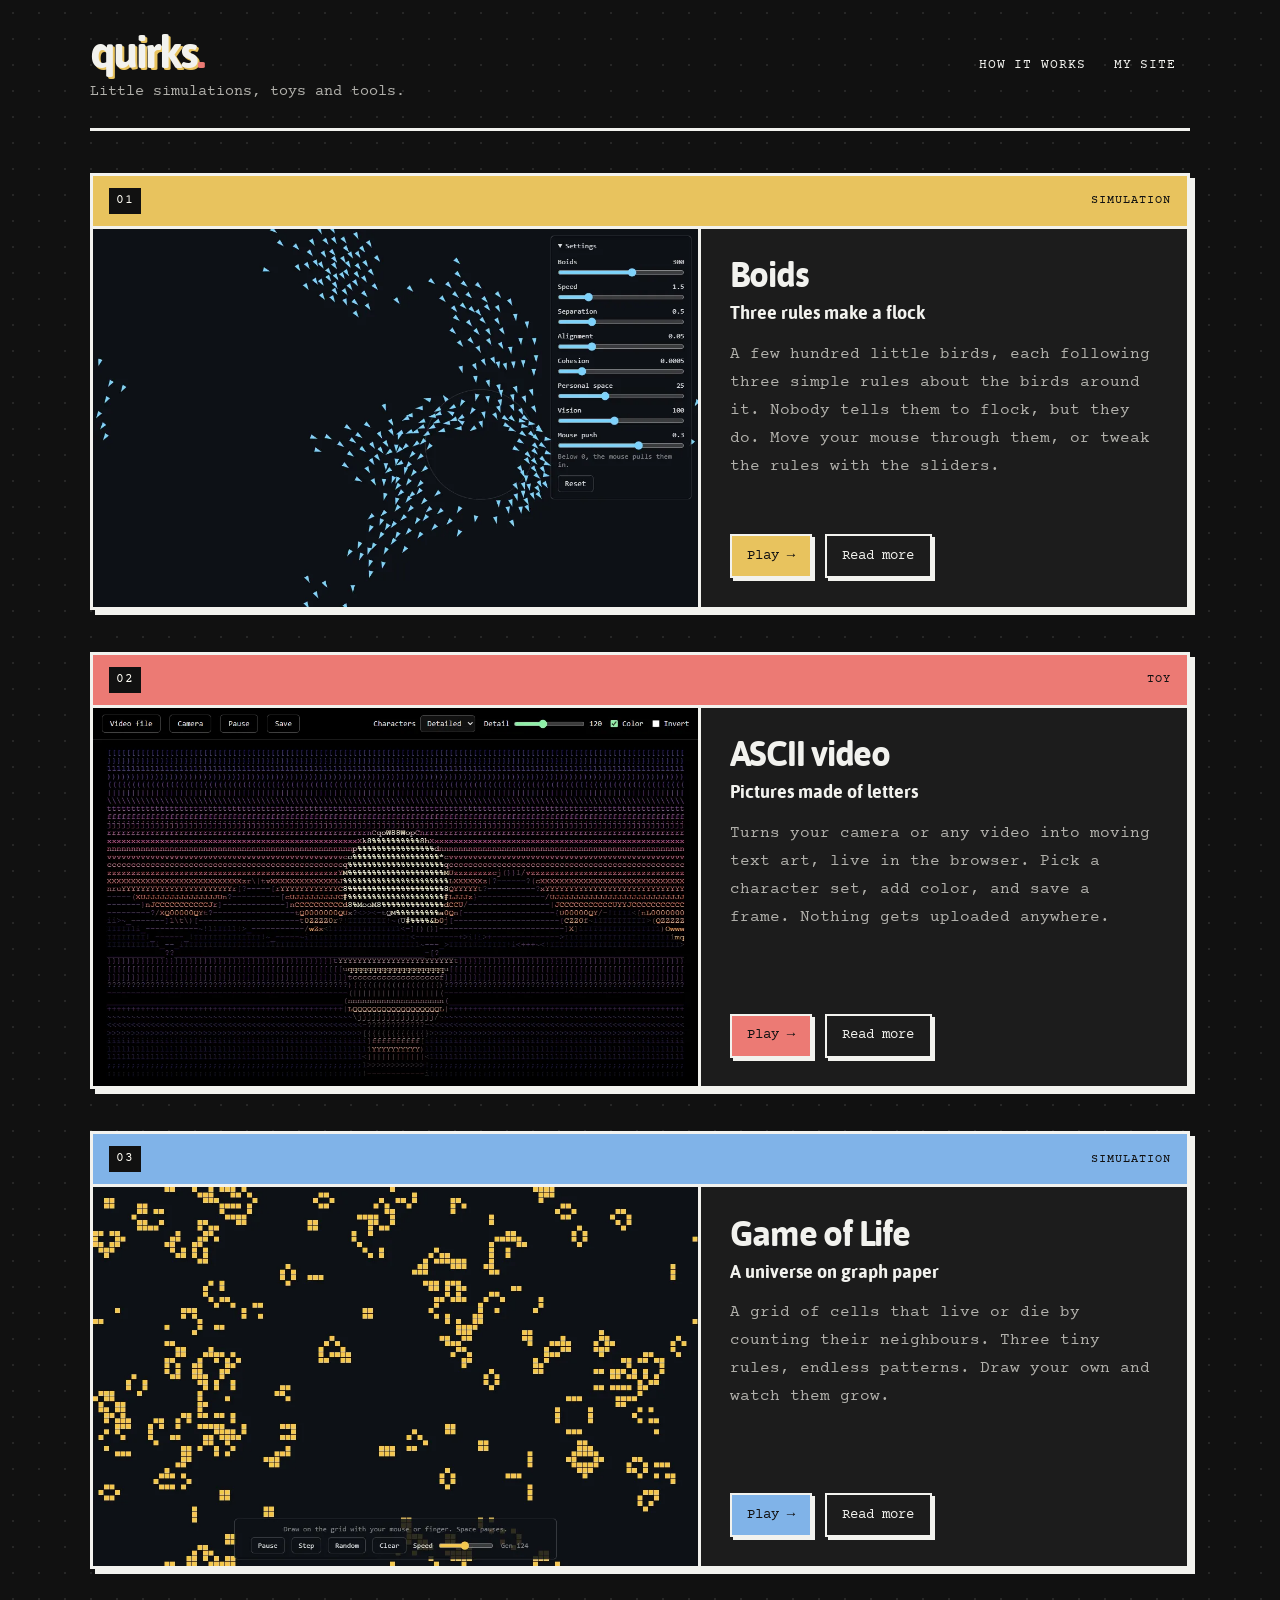
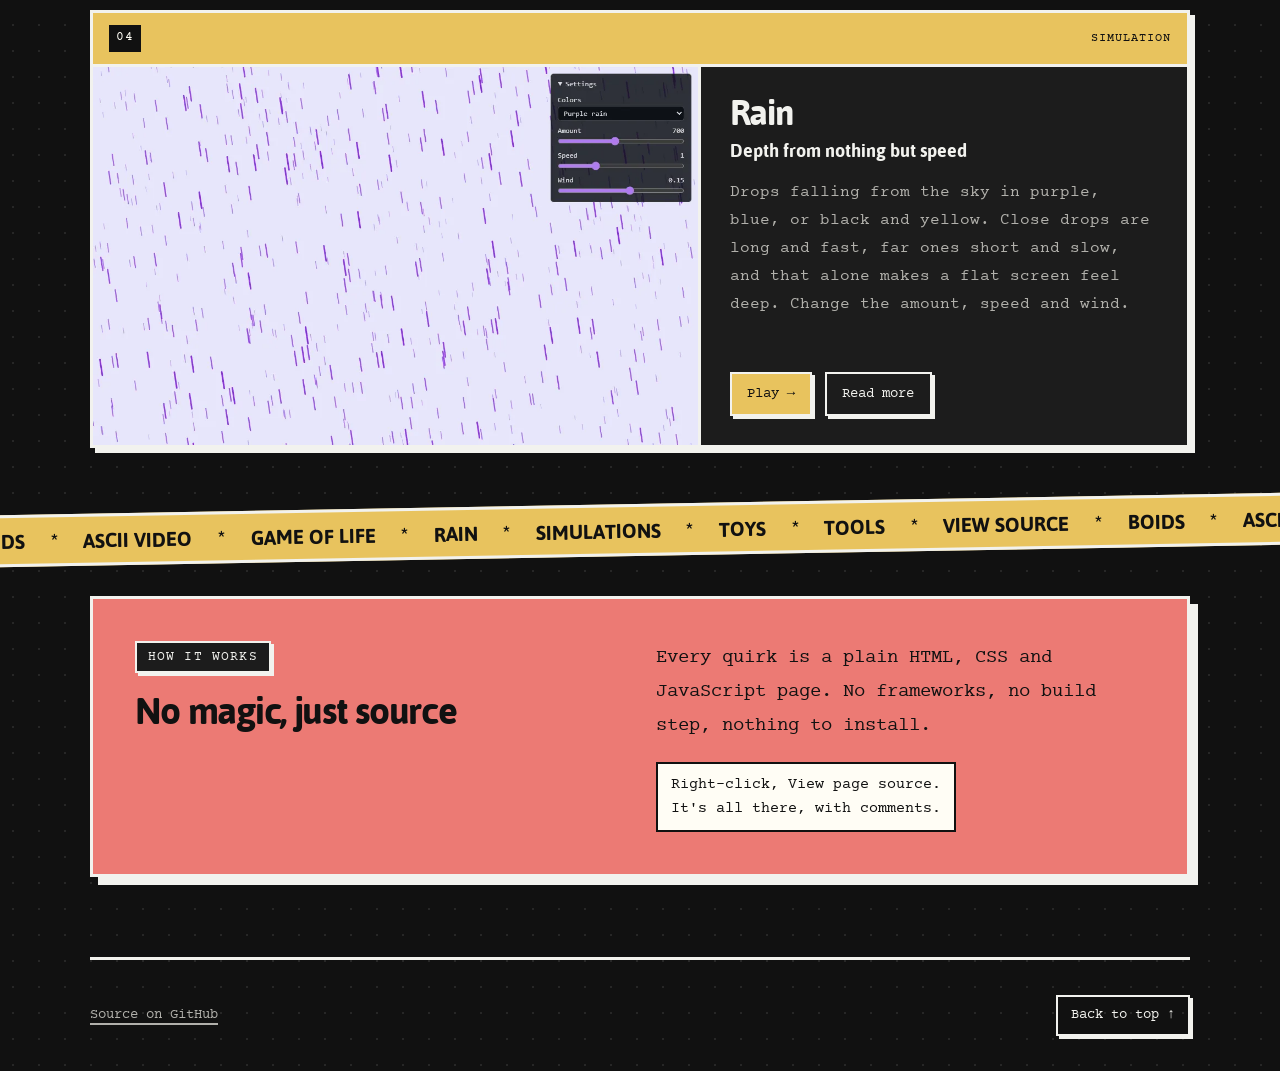
==== index.html @ 98a528e8 "Move the My site link to the navbar Co-Authored-By: Claude Opus 5.5 <noreply@anthropic.com>" ====
<!doctype html>
<html lang="en">
<head>
  <meta charset="utf-8">
  <meta name="viewport" content="width=device-width, initial-scale=1">
  <title>quirks</title>
  <meta name="description" content="Little simulations, toys and tools, written in plain HTML, CSS and JavaScript.">
  <meta name="theme-color" content="#111111">
  <link rel="icon" href="favicon.svg">
  <link rel="stylesheet" href="style.css">
</head>
<body>
  <div class="page" id="top">
    <header class="topbar">
      <div>
        <h1>quirks<span class="period">.</span></h1>
        <p class="tagline">Little simulations, toys and tools.</p>
      </div>
      <nav aria-label="Main navigation">
        <a href="#how">How it works</a>
        <a href="https://tayyabsajid.vercel.app/">My site</a>
      </nav>
    </header>

    <main>
      <h2 class="visually-hidden">Things to play with</h2>

      <!-- To add a new quirk: make a folder next to this file, save a screenshot
           of it as preview.webp inside, then copy one of these boxes. -->
      <div class="quirk-list">

        <article class="quirk">
          <div class="card-head"><span class="index">01</span><span>Simulation</span></div>
          <div class="quirk-main">
            <a class="quirk-shot" href="boids/" tabindex="-1">
              <img src="boids/preview.webp" width="1100" height="688" alt="A flock of small blue triangles swirling across a dark screen, with a panel of sliders on the right">
            </a>
            <div class="quirk-intro">
              <h3>Boids</h3>
              <p class="subtitle">Three rules make a flock</p>
              <p>A few hundred little birds, each following three simple rules about the birds around it. Nobody tells them to flock, but they do. Move your mouse through them, or tweak the rules with the sliders.</p>
              <div class="quirk-actions">
                <a class="button play" href="boids/">Play →</a>
                <button type="button" class="button more-toggle" aria-expanded="false" aria-controls="boids-more">Read more</button>
              </div>
            </div>
          </div>
          <div class="quirk-more" id="boids-more" hidden>
            <div>
              <p>In 1986 Craig Reynolds wanted to animate a flock of birds without scripting every single bird. His trick was to not program the flock at all. Program one bird, give it three simple rules about the birds around it, and copy it a few hundred times. The flock shows up on its own. He called them boids, short for "bird-oid objects", and the same idea later flew the bat swarms in Batman Returns.</p>
              <p>No rule says "form a flock", "split around the mouse" or "merge back together", yet that's exactly what you see. This is called emergence: complex group behaviour growing out of simple local rules, the same way real starlings and schools of fish move as one without a leader.</p>
              <p>Play with the sliders to break it. Turn Cohesion to zero and the groups never pull together. Turn Separation to zero and they pile into tight clumps. Push Alignment up and they march in neat lines.</p>
            </div>
            <div class="under-hood">
              <p class="hood-label">Under the hood</p>
              <p>Each boid only knows three things about itself: its <strong>position</strong> (x, y), its <strong>velocity</strong> (which way and how fast it's moving) and a <strong>steering</strong> nudge that builds up each frame. Every frame, it looks at its neighbours and adds up three nudges:</p>
              <ol class="rules">
                <li><strong>Separation</strong> Steer away from boids inside your personal space. The closer they are, the harder the push.</li>
                <li><strong>Alignment</strong> Turn toward the average direction of the boids you can see.</li>
                <li><strong>Cohesion</strong> Drift toward the average position of the boids you can see.</li>
              </ol>
              <p>The nudges are added to the velocity, the speed is reset to a fixed value, and the boid moves. Do that for every boid, every frame.</p>
            </div>
          </div>
        </article>

        <article class="quirk">
          <div class="card-head"><span class="index">02</span><span>Toy</span></div>
          <div class="quirk-main">
            <a class="quirk-shot" href="ascii-video/" tabindex="-1">
              <img src="ascii-video/preview.webp" width="1100" height="688" alt="A colorful sunset over mountains and water, drawn entirely out of text characters">
            </a>
            <div class="quirk-intro">
              <h3>ASCII video</h3>
              <p class="subtitle">Pictures made of letters</p>
              <p>Turns your camera or any video into moving text art, live in the browser. Pick a character set, add color, and save a frame. Nothing gets uploaded anywhere.</p>
              <div class="quirk-actions">
                <a class="button play" href="ascii-video/">Play →</a>
                <button type="button" class="button more-toggle" aria-expanded="false" aria-controls="ascii-more">Read more</button>
              </div>
            </div>
          </div>
          <div class="quirk-more" id="ascii-more" hidden>
            <div>
              <p>Every character on a screen is just a tiny patch of ink. An <span class="glyph">@</span> fills most of its box, a <span class="glyph">.</span> barely touches it. Line characters up from least ink to most and you get a brightness scale made out of text. Put the right character in the right spot and a picture appears, the same trick people used to make art on typewriters long before screens.</p>
              <p>Doing it to live video is the fun part. Your camera becomes a moving wall of letters, redrawn for every frame of video, and you can still tell it's you. It all happens on your own device: the browser plays the video, and the camera stream never leaves the page.</p>
            </div>
            <div class="under-hood">
              <p class="hood-label">Under the hood</p>
              <p>For every new frame of the video:</p>
              <ol class="rules">
                <li><strong>Shrink it</strong> Draw the frame onto a tiny hidden canvas, one pixel per character. Characters are taller than they are wide, so it gets fewer rows to keep the shape right.</li>
                <li><strong>Measure brightness</strong> Our eyes are most sensitive to green and least to blue, so each pixel is weighted: 0.299 × red + 0.587 × green + 0.114 × blue.</li>
                <li><strong>Pick a character</strong> Map that brightness onto the scale of characters and draw the one that matches. In color mode, it's drawn in its pixel's own color.</li>
              </ol>
              <p>The Detail slider sets how many characters wide the picture is, and Invert flips the scale.</p>
            </div>
          </div>
        </article>

        <article class="quirk">
          <div class="card-head"><span class="index">03</span><span>Simulation</span></div>
          <div class="quirk-main">
            <a class="quirk-shot" href="game-of-life/" tabindex="-1">
              <img src="game-of-life/preview.webp" width="1100" height="688" alt="A grid of yellow cells forming blocks, blinkers and other patterns on a dark background">
            </a>
            <div class="quirk-intro">
              <h3>Game of Life</h3>
              <p class="subtitle">A universe on graph paper</p>
              <p>A grid of cells that live or die by counting their neighbours. Three tiny rules, endless patterns. Draw your own and watch them grow.</p>
              <div class="quirk-actions">
                <a class="button play" href="game-of-life/">Play →</a>
                <button type="button" class="button more-toggle" aria-expanded="false" aria-controls="life-more">Read more</button>
              </div>
            </div>
          </div>
          <div class="quirk-more" id="life-more" hidden>
            <div>
              <p>In 1970 the mathematician John Conway invented a game with no players. You set up a grid of cells, each one alive or dead, and then you just watch. It's a <strong>cellular automaton</strong>: a world made of cells that all update at the same moment, each following the same rule and looking only at its closest neighbours.</p>
              <p>The rules fit on a sticky note, yet whole ecosystems come out of them. Some patterns never change. Some blink forever. Some, called gliders, crawl across the grid like little creatures. People have since built glider guns, self-copying patterns and even working computers inside Life. It can calculate anything a real computer can, given a big enough grid.</p>
              <p>Try this: press Clear, draw three cells in a row, and press Step a few times. Then try five cells in the shape of a glider and let it run.</p>
            </div>
            <div class="under-hood">
              <p class="hood-label">Under the hood</p>
              <p>Each turn, every cell counts how many of its 8 neighbours are alive:</p>
              <ol class="rules">
                <li><strong>Birth</strong> A dead cell with exactly 3 live neighbours comes alive.</li>
                <li><strong>Survival</strong> A live cell with 2 or 3 live neighbours stays alive.</li>
                <li><strong>Death</strong> Any other cell dies of loneliness or overcrowding, or stays dead.</li>
              </ol>
              <p>The grid is one long list of 0s and 1s. Every cell has to see the same "before" picture, so the next generation is written into a second list and the two swap. The edges wrap around, so a glider leaving the right side comes back on the left.</p>
            </div>
          </div>
        </article>

        <article class="quirk">
          <div class="card-head"><span class="index">04</span><span>Simulation</span></div>
          <div class="quirk-main">
            <a class="quirk-shot" href="rain/" tabindex="-1">
              <img src="rain/preview.webp" width="1100" height="688" alt="Purple raindrops of different lengths falling across a light lavender sky">
            </a>
            <div class="quirk-intro">
              <h3>Rain</h3>
              <p class="subtitle">Depth from nothing but speed</p>
              <p>Drops falling from the sky in purple, blue, or black and yellow. Close drops are long and fast, far ones short and slow, and that alone makes a flat screen feel deep. Change the amount, speed and wind.</p>
              <div class="quirk-actions">
                <a class="button play" href="rain/">Play →</a>
                <button type="button" class="button more-toggle" aria-expanded="false" aria-controls="rain-more">Read more</button>
              </div>
            </div>
          </div>
          <div class="quirk-more" id="rain-more" hidden>
            <div>
              <p>"Purple rain" is a classic first project in creative coding: a lavender sky with violet drops falling through it. It's about as simple as an animation gets, just a few hundred lines sliding down the screen.</p>
              <p>The interesting part is the depth. Everything is drawn on a flat screen, yet some drops look far away and some look close. That's <strong>parallax</strong>: things near you seem to move faster than things far away. It's why the fence by the road whips past a car window while the mountains behind it barely move. Your brain reads speed and size as distance, so that's all the drops need.</p>
              <p>Try this: push the wind all the way and the rain slants into a storm. Turn the amount up to the max, or switch to Midnight for black and yellow.</p>
            </div>
            <div class="under-hood">
              <p class="hood-label">Under the hood</p>
              <p>Each drop is just three numbers: <strong>x</strong>, <strong>y</strong>, and a depth <strong>z</strong> between 0 (far back) and 1 (right in front). Every frame:</p>
              <ol class="rules">
                <li><strong>Depth decides the look</strong> A drop's length, speed, thickness and opacity all grow with z. Far drops end up short, slow, thin and faint.</li>
                <li><strong>Fall</strong> Move down by its speed, and sideways by speed × wind. Movement is scaled by the time since the last frame, so it falls at the same rate on any screen.</li>
                <li><strong>Recycle</strong> A drop that falls off the bottom starts again just above the top, with a new random depth. One blown off a side wraps to the other.</li>
              </ol>
              <p>No 3D at all. One number per drop that makes the close ones bigger and faster is the whole trick.</p>
            </div>
          </div>
        </article>

      </div>
    </main>
  </div>

  <!-- The text is written out twice, and the animation slides it left by exactly
       half its width, then jumps back. Because both halves match, the jump is invisible. -->
  <div class="marquee-wrap" aria-hidden="true">
  <div class="marquee">
    <div class="marquee-track">
      <span>Boids</span><span>*</span><span>ASCII video</span><span>*</span><span>Game of Life</span><span>*</span><span>Rain</span><span>*</span><span>Simulations</span><span>*</span><span>Toys</span><span>*</span><span>Tools</span><span>*</span><span>View source</span><span>*</span>
      <span>Boids</span><span>*</span><span>ASCII video</span><span>*</span><span>Game of Life</span><span>*</span><span>Rain</span><span>*</span><span>Simulations</span><span>*</span><span>Toys</span><span>*</span><span>Tools</span><span>*</span><span>View source</span><span>*</span>
    </div>
  </div>
  </div>

  <div class="page">
    <section id="how" class="how">
      <div>
        <p class="section-tag">How it works</p>
        <h2>No magic, just source</h2>
      </div>
      <div class="how-copy">
        <p>Every quirk is a plain HTML, CSS and JavaScript page. No frameworks, no build step, nothing to install.</p>
        <p class="aside">Right-click, View page source.<br>It's all there, with comments.</p>
      </div>
    </section>

    <footer>
      <a href="https://github.com/Cosmic-Clank/quirks">Source on GitHub</a>
      <a class="back-to-top" href="#top">Back to top ↑</a>
    </footer>
  </div>

  <script>
    // "Read more" shows or hides the write-up inside the same box.
    // aria-controls holds the id of the part it opens.
    for (const button of document.querySelectorAll(".more-toggle")) {
      button.addEventListener("click", () => {
        const more = document.getElementById(button.getAttribute("aria-controls"));
        more.hidden = !more.hidden;
        button.setAttribute("aria-expanded", !more.hidden);
        button.textContent = more.hidden ? "Read more" : "Show less";
      });
    }
  </script>
</body>
</html>
---- style.css ----
/* ---------- Fonts ---------- */
/* Both fonts are under the SIL Open Font License (see the .txt files in fonts/). */
@font-face {
  font-family: Asap;
  src: url("fonts/asap-bold-webfont.woff2") format("woff2");
  font-weight: 700;
  font-display: swap;
}
@font-face {
  font-family: "Courier Prime";
  src: url("fonts/courier_prime-webfont.woff2") format("woff2");
  font-weight: 400;
  font-display: swap;
}

/* ---------- Colors and sizes ---------- */
/* Change these and the whole page follows. */
:root {
  color-scheme: dark;
  --ink: #111111;      /* page background */
  --surface: #1c1c1c;  /* card background */
  --paper: #f2f2ee;    /* text, borders and shadows */
  --muted: #b1b0ab;    /* secondary text */
  --a1: #e8c35e;       /* yellow */
  --a2: #ec7a74;       /* red */
  --a3: #80b3e8;       /* blue */
  --on-accent: #111111; /* text on top of an accent color */

  --border: 3px solid var(--paper);
  /* Hard, offset shadows with no blur: the "stuck-on sticker" look */
  --shadow-sm: 3px 3px 0 0 var(--paper);
  --shadow: 5px 5px 0 0 var(--paper);
  --shadow-lg: 8px 8px 0 0 var(--paper);

  --body: "Courier Prime", monospace;
  --heading: Asap, sans-serif;
  --press: 0.12s cubic-bezier(0.2, 0.8, 0.2, 1);
}

/* ---------- Base ---------- */
* {
  box-sizing: border-box;
}

html {
  scroll-behavior: smooth;
}

body {
  margin: 0;
  /* The dot grid: one small dot, repeated every 26px */
  background-color: var(--ink);
  background-image: radial-gradient(color-mix(in srgb, var(--paper) 10%, transparent) 1px, transparent 1.5px);
  background-size: 26px 26px;
  color: var(--paper);
  font: 1.125rem/1.6 var(--body);
}

::selection {
  background: var(--a1);
  color: var(--on-accent);
}

a {
  color: inherit;
  text-underline-offset: 5px;
  text-decoration-thickness: 2px;
}

:focus-visible {
  outline: 3px solid var(--a3);
  outline-offset: 3px;
}

h1, h2, h3, p {
  margin-top: 0;
}

h1, h2, h3 {
  font-family: var(--heading);
  font-weight: 700;
}

h2 {
  font-size: 2.3rem;
  line-height: 1.05;
  letter-spacing: -0.035em;
  margin: 1.1rem 0 0;
}

/* Hidden on screen, but still read out by screen readers */
.visually-hidden {
  position: absolute;
  width: 1px;
  height: 1px;
  overflow: hidden;
  clip-path: inset(50%);
  white-space: nowrap;
}

/* Keeps content centered, at most 1100px wide */
.page {
  width: min(100% - 7rem, 1100px);
  margin: auto;
}

/* Small uppercase label chip */
.section-tag {
  display: inline-block;
  margin: 0;
  padding: 0.42rem 0.7rem 0.36rem;
  font-size: 0.8125rem;
  line-height: 1.2;
  letter-spacing: 0.09em;
  text-transform: uppercase;
  color: var(--paper);
  background: var(--surface);
  border: 2px solid var(--paper);
  box-shadow: var(--shadow-sm);
}

/* ---------- Top bar ---------- */
.topbar {
  display: flex;
  align-items: center;
  justify-content: space-between;
  gap: 1rem;
  padding: 1.8rem 0 1.5rem;
  border-bottom: var(--border);
}

h1 {
  font-size: 2.8rem;
  line-height: 1;
  letter-spacing: -0.05em;
  margin: 0 0 0.4rem;
  text-shadow: 0.05em 0.05em 0 var(--a1);
}
.period {
  color: var(--a2);
  text-shadow: none;
}

.tagline {
  margin: 0;
  font-size: 0.9375rem;
  color: var(--muted);
}

.topbar nav {
  display: flex;
  flex-wrap: wrap;
  justify-content: flex-end;
  font-size: 0.8125rem;
  letter-spacing: 0.07em;
  text-transform: uppercase;
}
.topbar nav a {
  display: inline-block;
  padding: 0.6rem 0.75rem;
  white-space: nowrap;
  text-decoration: none;
  border: 2px solid transparent;
  transition: translate var(--press), box-shadow var(--press);
}
.topbar nav a:hover {
  border-color: var(--paper);
  background: var(--surface);
  box-shadow: var(--shadow-sm);
  translate: -1px -1px;
}

/* ---------- Quirks ---------- */
/* One box per quirk, stacked down the page */
.quirk-list {
  display: grid;
  gap: 2.6rem;
  padding: 2.6rem 0 1rem;
}

.quirk {
  background: var(--surface);
  border: var(--border);
  box-shadow: var(--shadow);
}

.card-head {
  display: flex;
  justify-content: space-between;
  align-items: center;
  padding: 0.75rem 1rem;
  font-size: 0.75rem;
  letter-spacing: 0.08em;
  text-transform: uppercase;
  color: var(--on-accent);
  border-bottom: var(--border);
}
/* Cycle the colors: yellow, red, blue, yellow... The Play button matches its header. */
.card-head, .button.play { background: var(--a1); }
.quirk:nth-child(3n + 2) :is(.card-head, .play) { background: var(--a2); }
.quirk:nth-child(3n) :is(.card-head, .play) { background: var(--a3); }

.index {
  padding: 0.2rem 0.45rem 0.15rem;
  font-size: 0.8125rem;
  color: #fffdf5;
  background: var(--on-accent);
}

/* Screenshot on the left, name and buttons on the right */
.quirk-main {
  display: grid;
  grid-template-columns: 1.25fr 1fr;
}
.quirk-shot {
  overflow: hidden;
  border-right: var(--border);
}
.quirk-shot img {
  display: block;
  width: 100%;
  height: auto;
  transition: scale 0.4s ease;
}
.quirk-shot:hover img {
  scale: 1.03;
}

.quirk-intro {
  display: flex;
  flex-direction: column;
  padding: 1.7rem 1.8rem 1.8rem;
}
.quirk h3 {
  font-size: 2.2rem;
  line-height: 1.05;
  letter-spacing: -0.035em;
  margin-bottom: 0.5rem;
}
.quirk p {
  font-size: 1rem;
  line-height: 1.75;
  color: var(--muted);
  margin-bottom: 1rem;
}
.quirk .subtitle {
  font: 700 1.15rem/1.3 var(--heading);
  color: var(--paper);
}
.quirk strong {
  color: var(--paper);
}

.quirk-actions {
  display: flex;
  flex-wrap: wrap;
  gap: 0.8rem;
  margin-top: auto;
  padding-top: 0.5rem;
}
.button {
  padding: 0.55rem 0.95rem;
  font: inherit;
  font-size: 0.875rem;
  color: var(--paper);
  text-decoration: none;
  background: none;
  border: 2px solid var(--paper);
  box-shadow: var(--shadow-sm);
  cursor: pointer;
  transition: translate var(--press), box-shadow var(--press);
}
.button:hover {
  translate: -1px -1px;
  box-shadow: var(--shadow);
}
.button.play {
  color: var(--on-accent);
}

/* The write-up that "Read more" opens, full width under the rest */
.quirk-more {
  display: grid;
  grid-template-columns: 1.15fr 1fr;
  gap: 2rem 2.6rem;
  padding: 1.9rem 1.9rem 1.2rem;
  border-top: var(--border);
}
/* Without this, display: grid above would beat the hidden attribute */
.quirk-more[hidden] {
  display: none;
}

/* A single character shown as a little tile, like "@" */
.glyph {
  padding: 0 0.35em;
  color: var(--paper);
  background: var(--ink);
  border: 1px solid var(--muted);
}

.under-hood {
  align-self: start;
  margin-bottom: 0.7rem;
  padding: 1.3rem 1.4rem 0.4rem;
  background: var(--ink);
  border: 2px solid var(--paper);
}
.quirk .hood-label {
  font-size: 0.75rem;
  letter-spacing: 0.09em;
  text-transform: uppercase;
  color: var(--paper);
}

/* Numbered rules, each with its name on its own line */
.rules {
  margin: 0 0 1.2rem;
  padding: 0;
  list-style: none;
  counter-reset: rule;
}
.rules li {
  position: relative;
  margin-bottom: 0.9rem;
  padding-left: 2.3rem;
  font-size: 0.9375rem;
  line-height: 1.65;
  color: var(--muted);
  counter-increment: rule;
}
.rules li::before {
  content: counter(rule);
  position: absolute;
  left: 0;
  top: 0.1rem;
  width: 1.5rem;
  line-height: 1.5rem;
  text-align: center;
  font-size: 0.8125rem;
  color: var(--on-accent);
  background: var(--a1);
}
.rules strong {
  display: block;
  font-family: var(--heading);
  font-size: 1.05rem;
}

/* ---------- Marquee band ---------- */
/* The band is tilted and wider than the screen, so this wrapper
   trims off the extra instead of letting the page scroll sideways */
.marquee-wrap {
  overflow: hidden;
  padding: 2.5rem 0;
}
.marquee {
  overflow: hidden;
  /* A bit wider than the screen, so the tilted band's corners never show */
  width: calc(100% + 4rem);
  margin-left: -2rem;
  background: var(--a1);
  color: var(--on-accent);
  border-block: var(--border);
  rotate: -1deg;
}
.marquee-track {
  display: flex;
  width: max-content;
  padding: 0.85rem 0 0.8rem;
  font: 700 1.25rem/1 var(--heading);
  text-transform: uppercase;
  white-space: nowrap;
  animation: marquee 60s linear infinite;
}
/* Spacing goes after each item (not between them with `gap`)
   so both halves of the track are exactly the same width */
.marquee-track span {
  padding-right: 1.6rem;
}
@keyframes marquee {
  to { transform: translateX(-50%); }
}

/* ---------- How it works panel ---------- */
.how {
  display: grid;
  grid-template-columns: 1fr 1fr;
  gap: 2rem;
  margin-bottom: 5rem;
  padding: 2.6rem;
  color: var(--on-accent);
  background: var(--a2);
  border: var(--border);
  box-shadow: var(--shadow-lg);
}
.how-copy p {
  font-size: 1.1875rem;
  line-height: 1.8;
}
.how-copy .aside {
  display: inline-block;
  margin: 0;
  padding: 0.55rem 0.8rem;
  font-size: 0.9375rem;
  line-height: 1.6;
  background: #fffdf5;
  border: 2px solid var(--on-accent);
}

/* ---------- Footer ---------- */
footer {
  display: flex;
  justify-content: space-between;
  align-items: center;
  gap: 1rem;
  padding: 2.2rem 0;
  font-size: 0.875rem;
  color: var(--muted);
  border-top: var(--border);
}
.back-to-top {
  padding: 0.45rem 0.8rem;
  white-space: nowrap;
  color: var(--paper);
  text-decoration: none;
  border: 2px solid var(--paper);
  box-shadow: var(--shadow-sm);
  transition: translate var(--press), box-shadow var(--press);
}
.back-to-top:hover {
  translate: -1px -1px;
  box-shadow: var(--shadow);
}

/* ---------- People who turn off animations in their OS settings ---------- */
@media (prefers-reduced-motion: reduce) {
  html { scroll-behavior: auto; }
  .marquee-track { animation: none; }
  * { transition-duration: 0s !important; }
}

/* ---------- Medium screens: stack each quirk's columns ---------- */
@media (max-width: 860px) {
  .quirk-main, .quirk-more { grid-template-columns: 1fr; }
  .quirk-shot { border-right: 0; border-bottom: var(--border); }
}

/* ---------- Smaller screens ---------- */
@media (max-width: 700px) {
  .page { width: calc(100% - 2.5rem); }
  body { font-size: 1.0625rem; }
  .topbar { padding: 1.3rem 0 1.2rem; }
  .topbar nav { font-size: 0.75rem; letter-spacing: 0.03em; }
  h1 { font-size: 2.3rem; }
  .tagline { font-size: 0.875rem; }
  .quirk-list { padding-top: 1.8rem; gap: 2rem; }
  .marquee-track { font-size: 1rem; }
  .marquee-track span { padding-right: 1.2rem; }
  h2 { font-size: 1.9rem; }
  .quirk-intro { padding: 1.3rem 1.2rem 1.4rem; }
  .quirk h3 { font-size: 1.8rem; }
  .quirk-more { padding: 1.4rem 1.2rem 0.6rem; }
  .under-hood { padding: 1.1rem 1.1rem 0.3rem; }
  .how { grid-template-columns: 1fr; padding: 1.8rem 1.4rem 2rem; box-shadow: var(--shadow); }
}
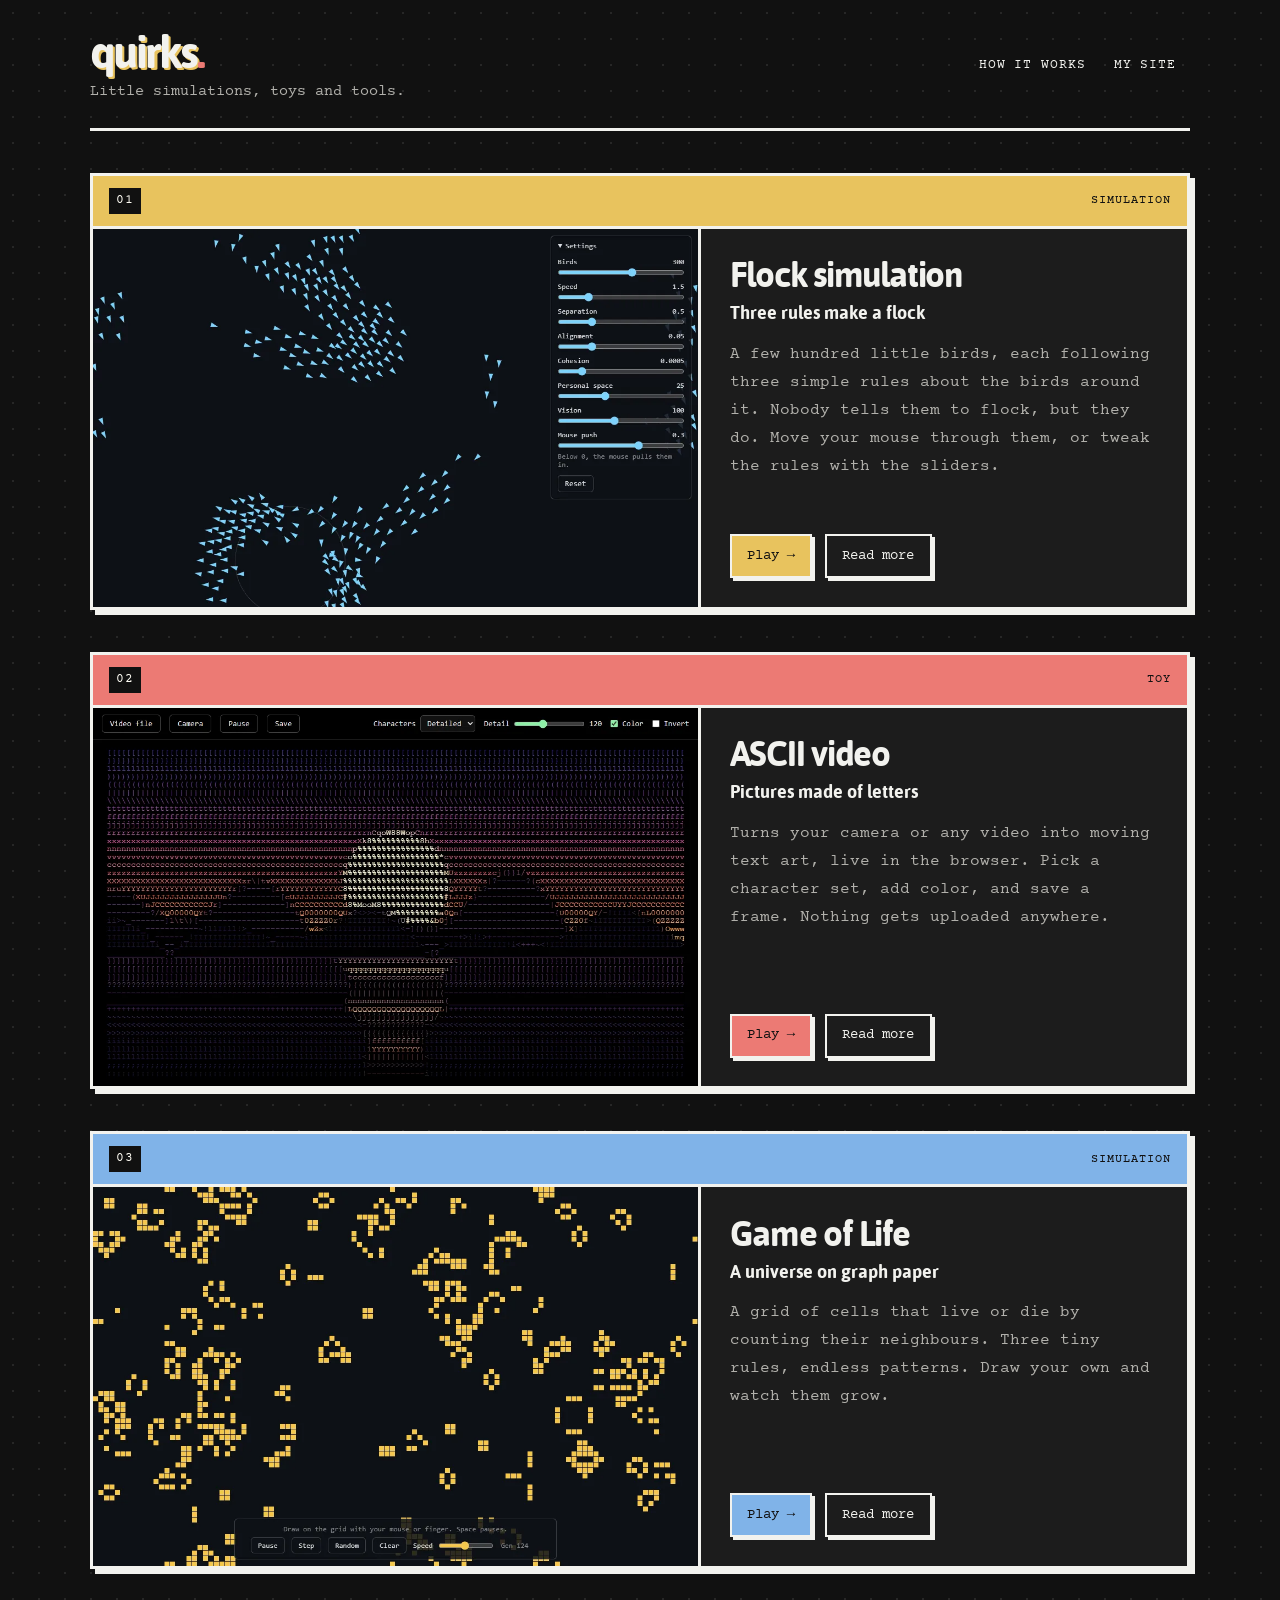
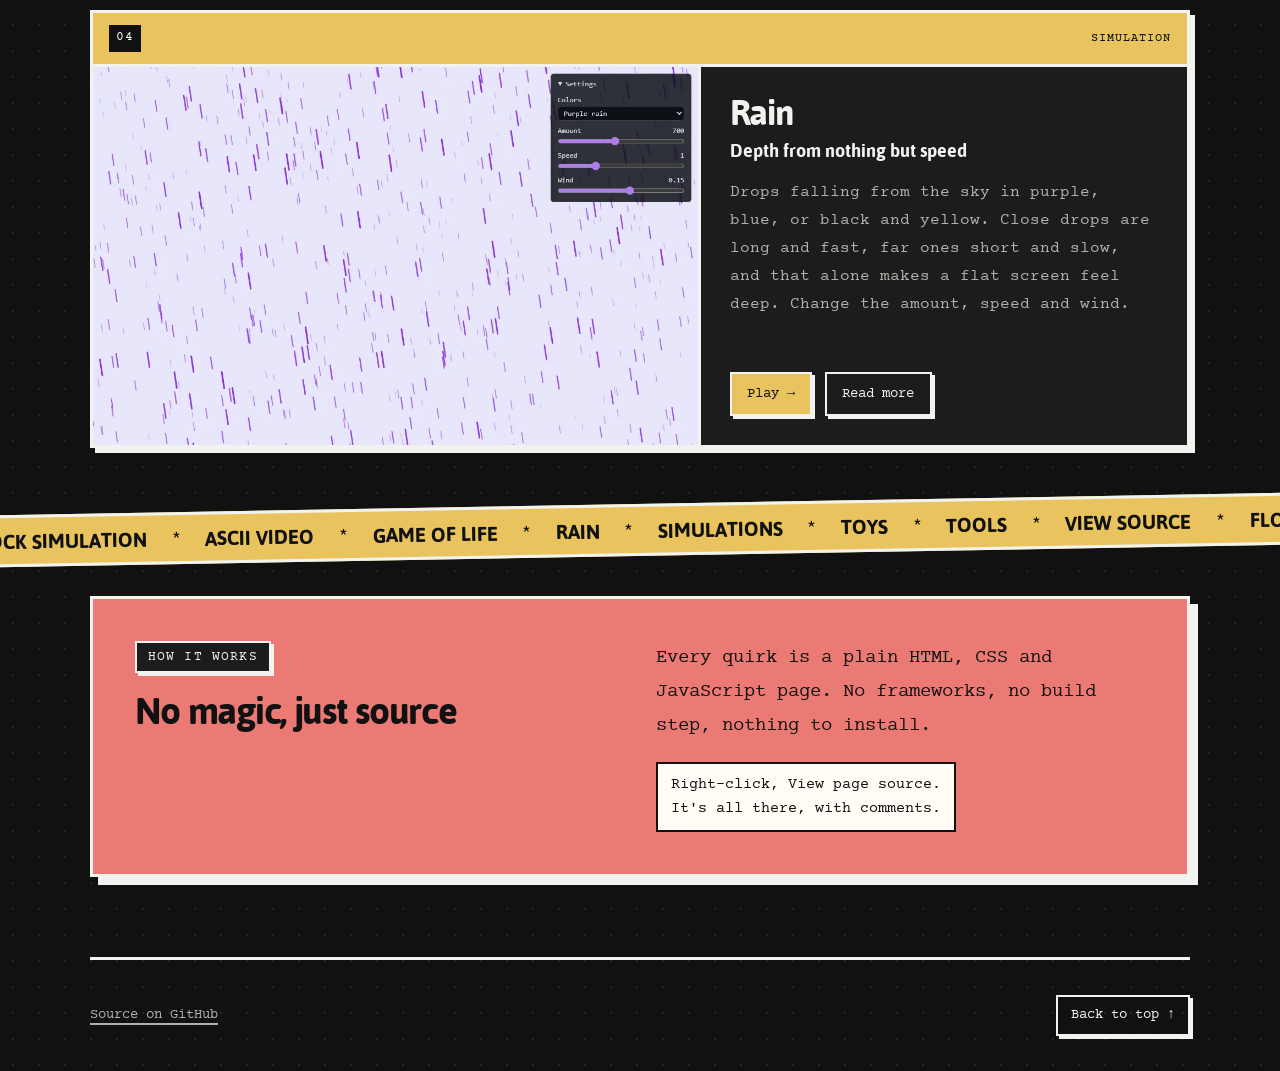
==== commit ab54ae52: "Rename Boids to Flock simulation Folder boids/ is now flock/ and boids.js is flock.js. The page titl" ====
--- a/index.html
+++ b/index.html
@@ -32,20 +32,20 @@
         <article class="quirk">
           <div class="card-head"><span class="index">01</span><span>Simulation</span></div>
           <div class="quirk-main">
-            <a class="quirk-shot" href="boids/" tabindex="-1">
-              <img src="boids/preview.webp" width="1100" height="688" alt="A flock of small blue triangles swirling across a dark screen, with a panel of sliders on the right">
-            </a>
-            <div class="quirk-intro">
-              <h3>Boids</h3>
+            <a class="quirk-shot" href="flock/" tabindex="-1">
+              <img src="flock/preview.webp" width="1100" height="688" alt="A flock of small blue triangles swirling across a dark screen, with a panel of sliders on the right">
+            </a>
+            <div class="quirk-intro">
+              <h3>Flock simulation</h3>
               <p class="subtitle">Three rules make a flock</p>
               <p>A few hundred little birds, each following three simple rules about the birds around it. Nobody tells them to flock, but they do. Move your mouse through them, or tweak the rules with the sliders.</p>
               <div class="quirk-actions">
-                <a class="button play" href="boids/">Play →</a>
-                <button type="button" class="button more-toggle" aria-expanded="false" aria-controls="boids-more">Read more</button>
-              </div>
-            </div>
-          </div>
-          <div class="quirk-more" id="boids-more" hidden>
+                <a class="button play" href="flock/">Play →</a>
+                <button type="button" class="button more-toggle" aria-expanded="false" aria-controls="flock-more">Read more</button>
+              </div>
+            </div>
+          </div>
+          <div class="quirk-more" id="flock-more" hidden>
             <div>
               <p>In 1986 Craig Reynolds wanted to animate a flock of birds without scripting every single bird. His trick was to not program the flock at all. Program one bird, give it three simple rules about the birds around it, and copy it a few hundred times. The flock shows up on its own. He called them boids, short for "bird-oid objects", and the same idea later flew the bat swarms in Batman Returns.</p>
               <p>No rule says "form a flock", "split around the mouse" or "merge back together", yet that's exactly what you see. This is called emergence: complex group behaviour growing out of simple local rules, the same way real starlings and schools of fish move as one without a leader.</p>
@@ -53,13 +53,13 @@
             </div>
             <div class="under-hood">
               <p class="hood-label">Under the hood</p>
-              <p>Each boid only knows three things about itself: its <strong>position</strong> (x, y), its <strong>velocity</strong> (which way and how fast it's moving) and a <strong>steering</strong> nudge that builds up each frame. Every frame, it looks at its neighbours and adds up three nudges:</p>
-              <ol class="rules">
-                <li><strong>Separation</strong> Steer away from boids inside your personal space. The closer they are, the harder the push.</li>
-                <li><strong>Alignment</strong> Turn toward the average direction of the boids you can see.</li>
-                <li><strong>Cohesion</strong> Drift toward the average position of the boids you can see.</li>
-              </ol>
-              <p>The nudges are added to the velocity, the speed is reset to a fixed value, and the boid moves. Do that for every boid, every frame.</p>
+              <p>Each bird only knows three things about itself: its <strong>position</strong> (x, y), its <strong>velocity</strong> (which way and how fast it's moving) and a <strong>steering</strong> nudge that builds up each frame. Every frame, it looks at its neighbours and adds up three nudges:</p>
+              <ol class="rules">
+                <li><strong>Separation</strong> Steer away from birds inside your personal space. The closer they are, the harder the push.</li>
+                <li><strong>Alignment</strong> Turn toward the average direction of the birds you can see.</li>
+                <li><strong>Cohesion</strong> Drift toward the average position of the birds you can see.</li>
+              </ol>
+              <p>The nudges are added to the velocity, the speed is reset to a fixed value, and the bird moves. Do that for every bird, every frame.</p>
             </div>
           </div>
         </article>
@@ -177,8 +177,8 @@
   <div class="marquee-wrap" aria-hidden="true">
   <div class="marquee">
     <div class="marquee-track">
-      <span>Boids</span><span>*</span><span>ASCII video</span><span>*</span><span>Game of Life</span><span>*</span><span>Rain</span><span>*</span><span>Simulations</span><span>*</span><span>Toys</span><span>*</span><span>Tools</span><span>*</span><span>View source</span><span>*</span>
-      <span>Boids</span><span>*</span><span>ASCII video</span><span>*</span><span>Game of Life</span><span>*</span><span>Rain</span><span>*</span><span>Simulations</span><span>*</span><span>Toys</span><span>*</span><span>Tools</span><span>*</span><span>View source</span><span>*</span>
+      <span>Flock simulation</span><span>*</span><span>ASCII video</span><span>*</span><span>Game of Life</span><span>*</span><span>Rain</span><span>*</span><span>Simulations</span><span>*</span><span>Toys</span><span>*</span><span>Tools</span><span>*</span><span>View source</span><span>*</span>
+      <span>Flock simulation</span><span>*</span><span>ASCII video</span><span>*</span><span>Game of Life</span><span>*</span><span>Rain</span><span>*</span><span>Simulations</span><span>*</span><span>Toys</span><span>*</span><span>Tools</span><span>*</span><span>View source</span><span>*</span>
     </div>
   </div>
   </div>
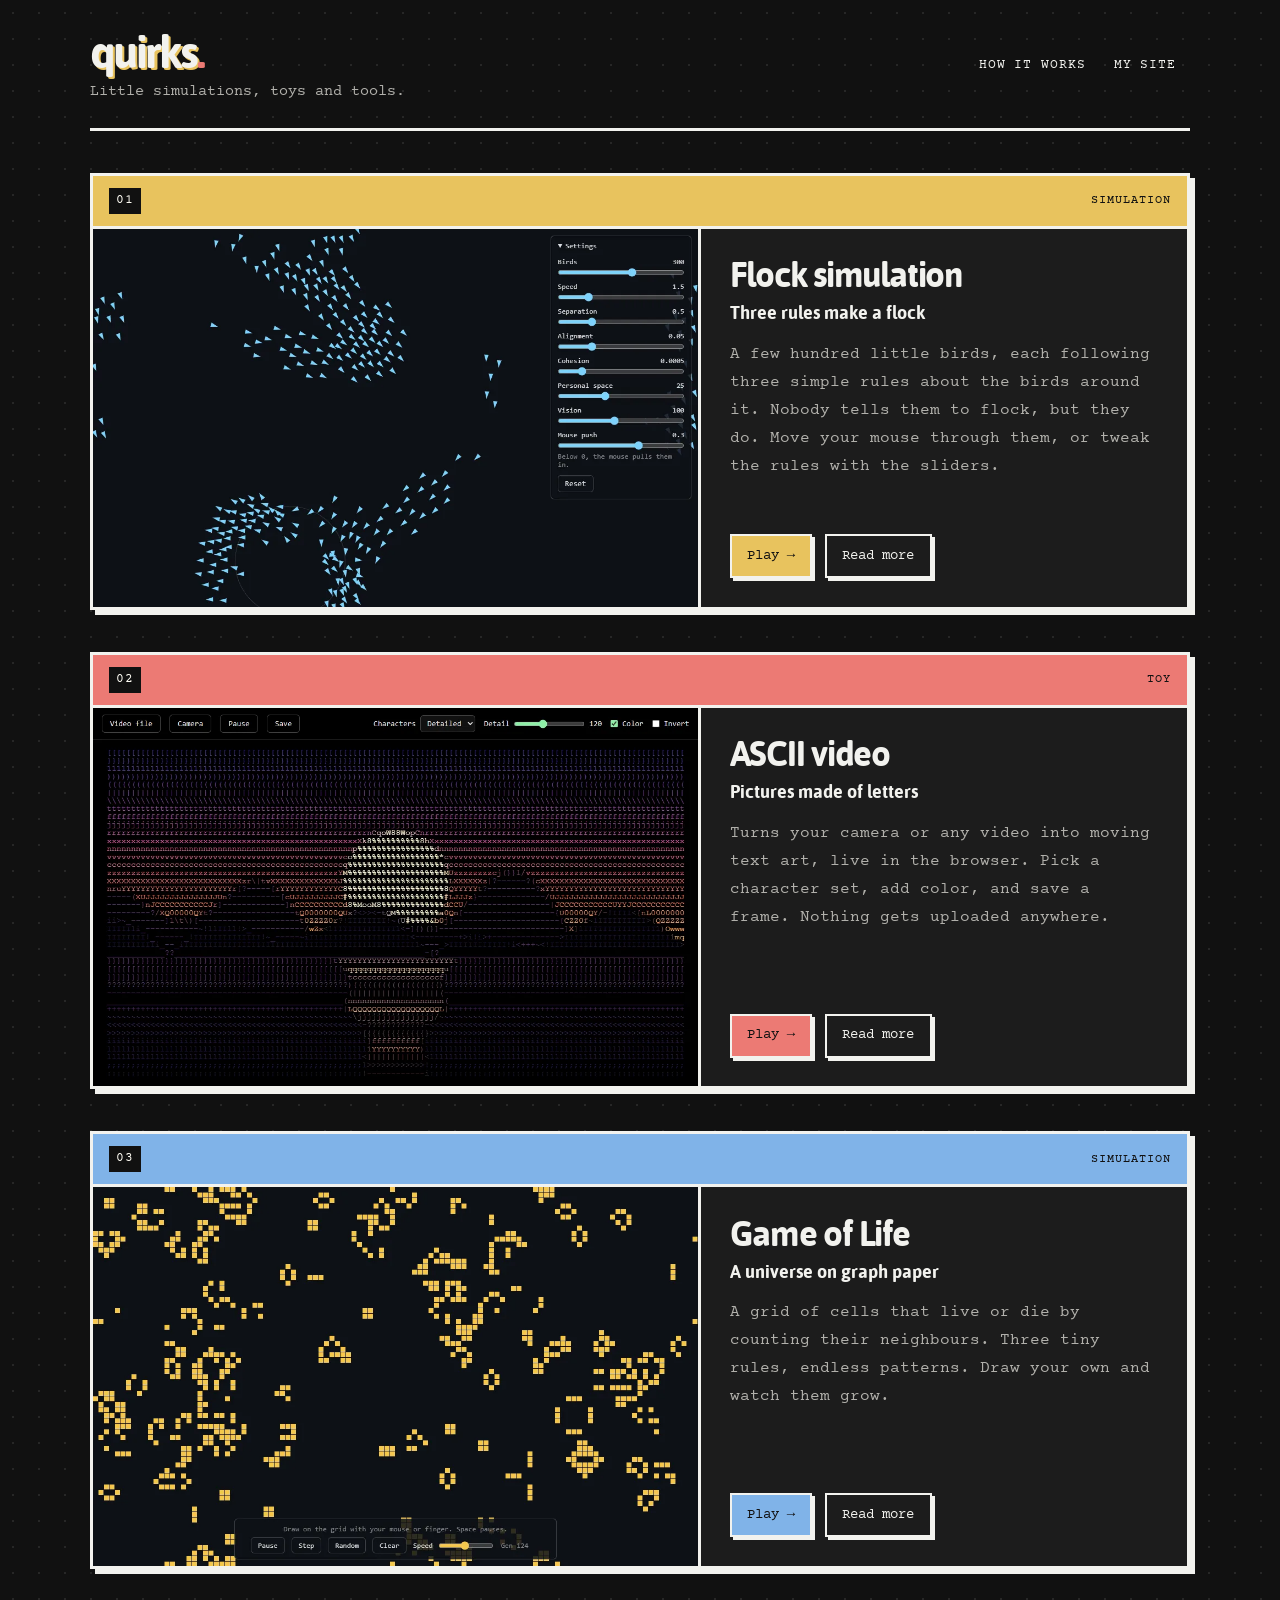
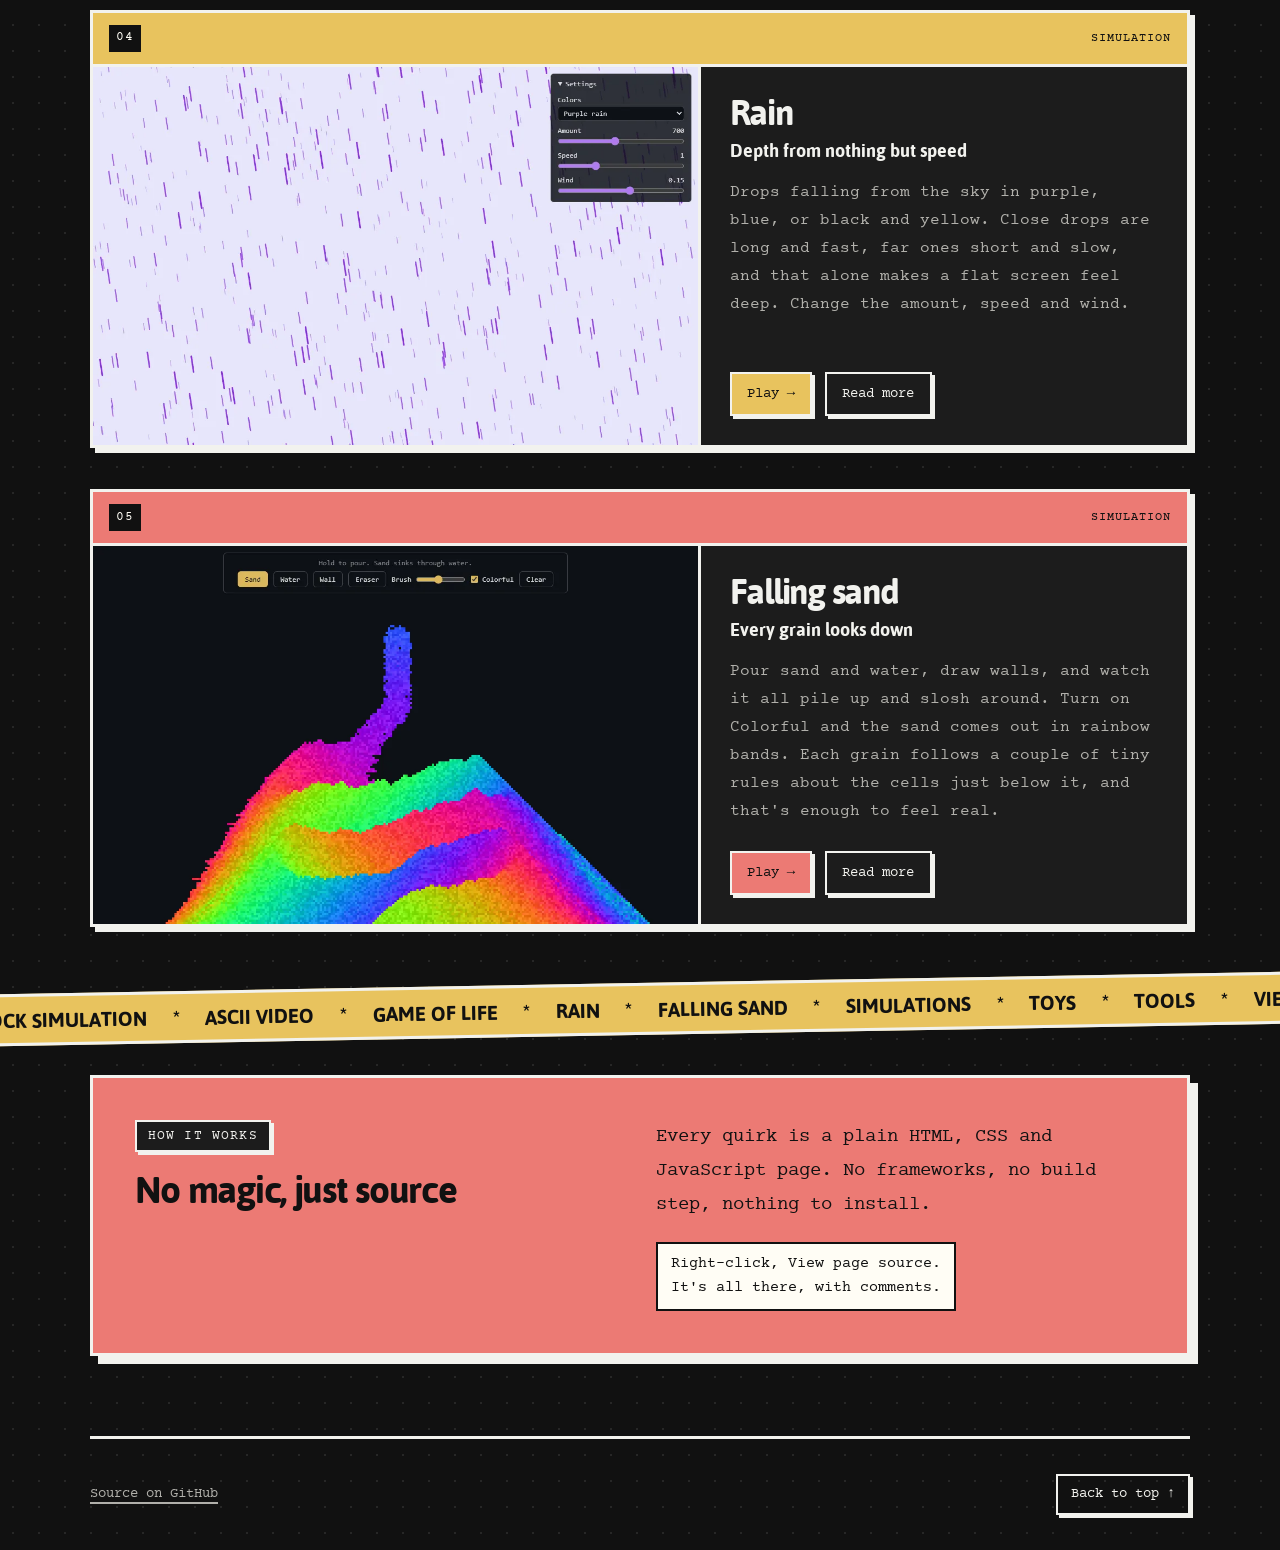
==== commit 04f75381: "Add Falling sand quirk Pour sand and water and draw walls on a grid of tiny cells. Each grain looks " ====
--- a/index.html
+++ b/index.html
@@ -168,6 +168,41 @@
           </div>
         </article>
 
+        <article class="quirk">
+          <div class="card-head"><span class="index">05</span><span>Simulation</span></div>
+          <div class="quirk-main">
+            <a class="quirk-shot" href="sand/" tabindex="-1">
+              <img src="sand/preview.webp" width="1100" height="688" alt="A stream of sand pouring onto a big pile striped in wavy rainbow layers">
+            </a>
+            <div class="quirk-intro">
+              <h3>Falling sand</h3>
+              <p class="subtitle">Every grain looks down</p>
+              <p>Pour sand and water, draw walls, and watch it all pile up and slosh around. Turn on Colorful and the sand comes out in rainbow bands. Each grain follows a couple of tiny rules about the cells just below it, and that's enough to feel real.</p>
+              <div class="quirk-actions">
+                <a class="button play" href="sand/">Play →</a>
+                <button type="button" class="button more-toggle" aria-expanded="false" aria-controls="sand-more">Read more</button>
+              </div>
+            </div>
+          </div>
+          <div class="quirk-more" id="sand-more" hidden>
+            <div>
+              <p>Falling sand toys are an internet classic, and they're hard to put down. There's no physics engine and no gravity formula. The screen is a grid, and each grain only ever looks at the few cells right underneath it. Yet piles form slopes, water spreads out flat, and sand sinks to the bottom of a pool.</p>
+              <p>Like the Game of Life, it's a <strong>cellular automaton</strong>: every cell follows the same small rules, and only cares about its neighbours. The difference is that here, the cells are moving stuff around instead of being born and dying.</p>
+              <p>Try this: turn on Colorful and pour while slowly moving side to side. Every band of color is a moment in time, so the pile ends up layered like real rock. Or draw a funnel out of walls, fill a cup with water and pour sand in, or knock out the bottom of a pile with the eraser.</p>
+            </div>
+            <div class="under-hood">
+              <p class="hood-label">Under the hood</p>
+              <p>The screen is a grid of tiny cells, each holding empty space, sand, water or wall. Sixty times a second, going from the bottom row up, every grain tries:</p>
+              <ol class="rules">
+                <li><strong>Fall</strong> If the cell below is empty, move into it.</li>
+                <li><strong>Slide</strong> Otherwise, try down-left or down-right. The side is picked at random so piles grow evenly.</li>
+                <li><strong>Flow</strong> Water that still can't move tries left or right. That's what lets it spread out flat.</li>
+              </ol>
+              <p>Sand is heavier, so it can also swap places with water below it, slowly, which makes it sink. Every grain carries its own color as it moves, which is how Colorful's rainbow bands stay in place. To draw, the grid becomes a tiny image with one pixel per cell, stretched up to fill the screen.</p>
+            </div>
+          </div>
+        </article>
+
       </div>
     </main>
   </div>
@@ -177,8 +212,8 @@
   <div class="marquee-wrap" aria-hidden="true">
   <div class="marquee">
     <div class="marquee-track">
-      <span>Flock simulation</span><span>*</span><span>ASCII video</span><span>*</span><span>Game of Life</span><span>*</span><span>Rain</span><span>*</span><span>Simulations</span><span>*</span><span>Toys</span><span>*</span><span>Tools</span><span>*</span><span>View source</span><span>*</span>
-      <span>Flock simulation</span><span>*</span><span>ASCII video</span><span>*</span><span>Game of Life</span><span>*</span><span>Rain</span><span>*</span><span>Simulations</span><span>*</span><span>Toys</span><span>*</span><span>Tools</span><span>*</span><span>View source</span><span>*</span>
+      <span>Flock simulation</span><span>*</span><span>ASCII video</span><span>*</span><span>Game of Life</span><span>*</span><span>Rain</span><span>*</span><span>Falling sand</span><span>*</span><span>Simulations</span><span>*</span><span>Toys</span><span>*</span><span>Tools</span><span>*</span><span>View source</span><span>*</span>
+      <span>Flock simulation</span><span>*</span><span>ASCII video</span><span>*</span><span>Game of Life</span><span>*</span><span>Rain</span><span>*</span><span>Falling sand</span><span>*</span><span>Simulations</span><span>*</span><span>Toys</span><span>*</span><span>Tools</span><span>*</span><span>View source</span><span>*</span>
     </div>
   </div>
   </div>
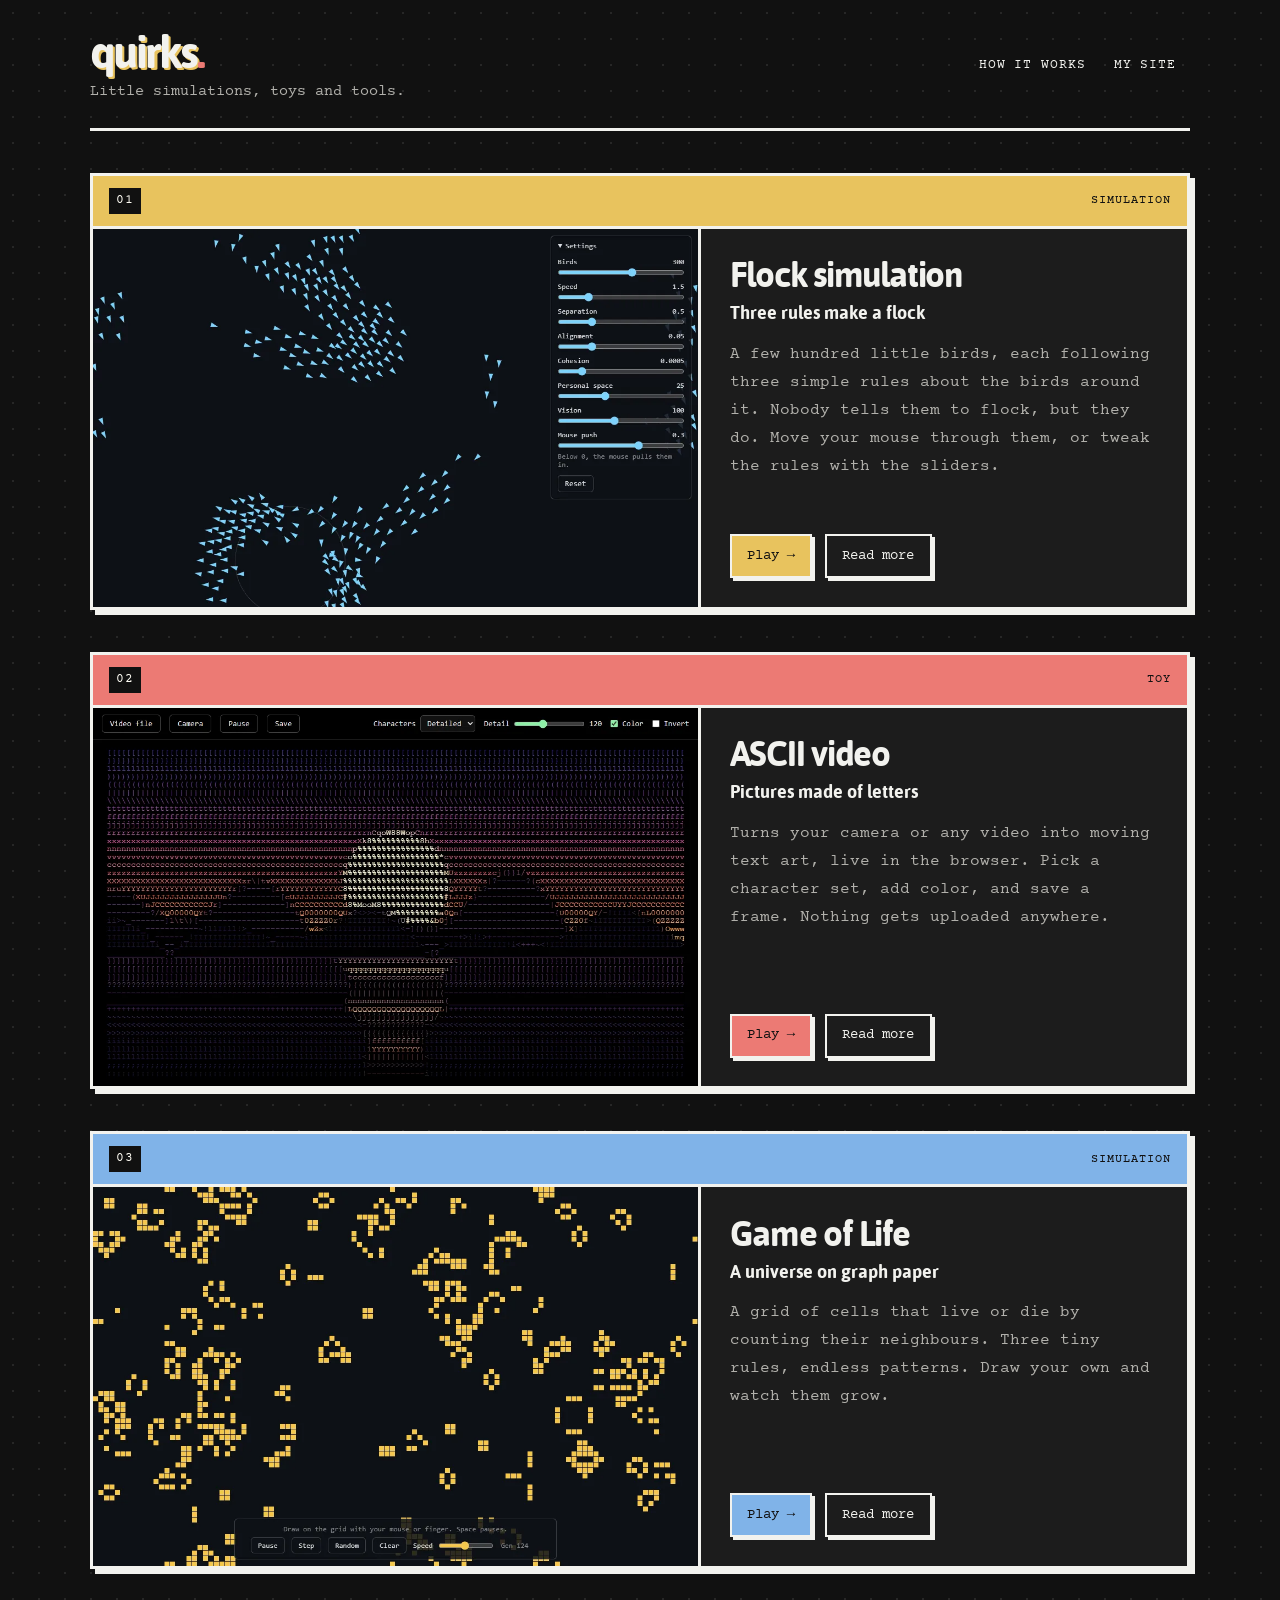
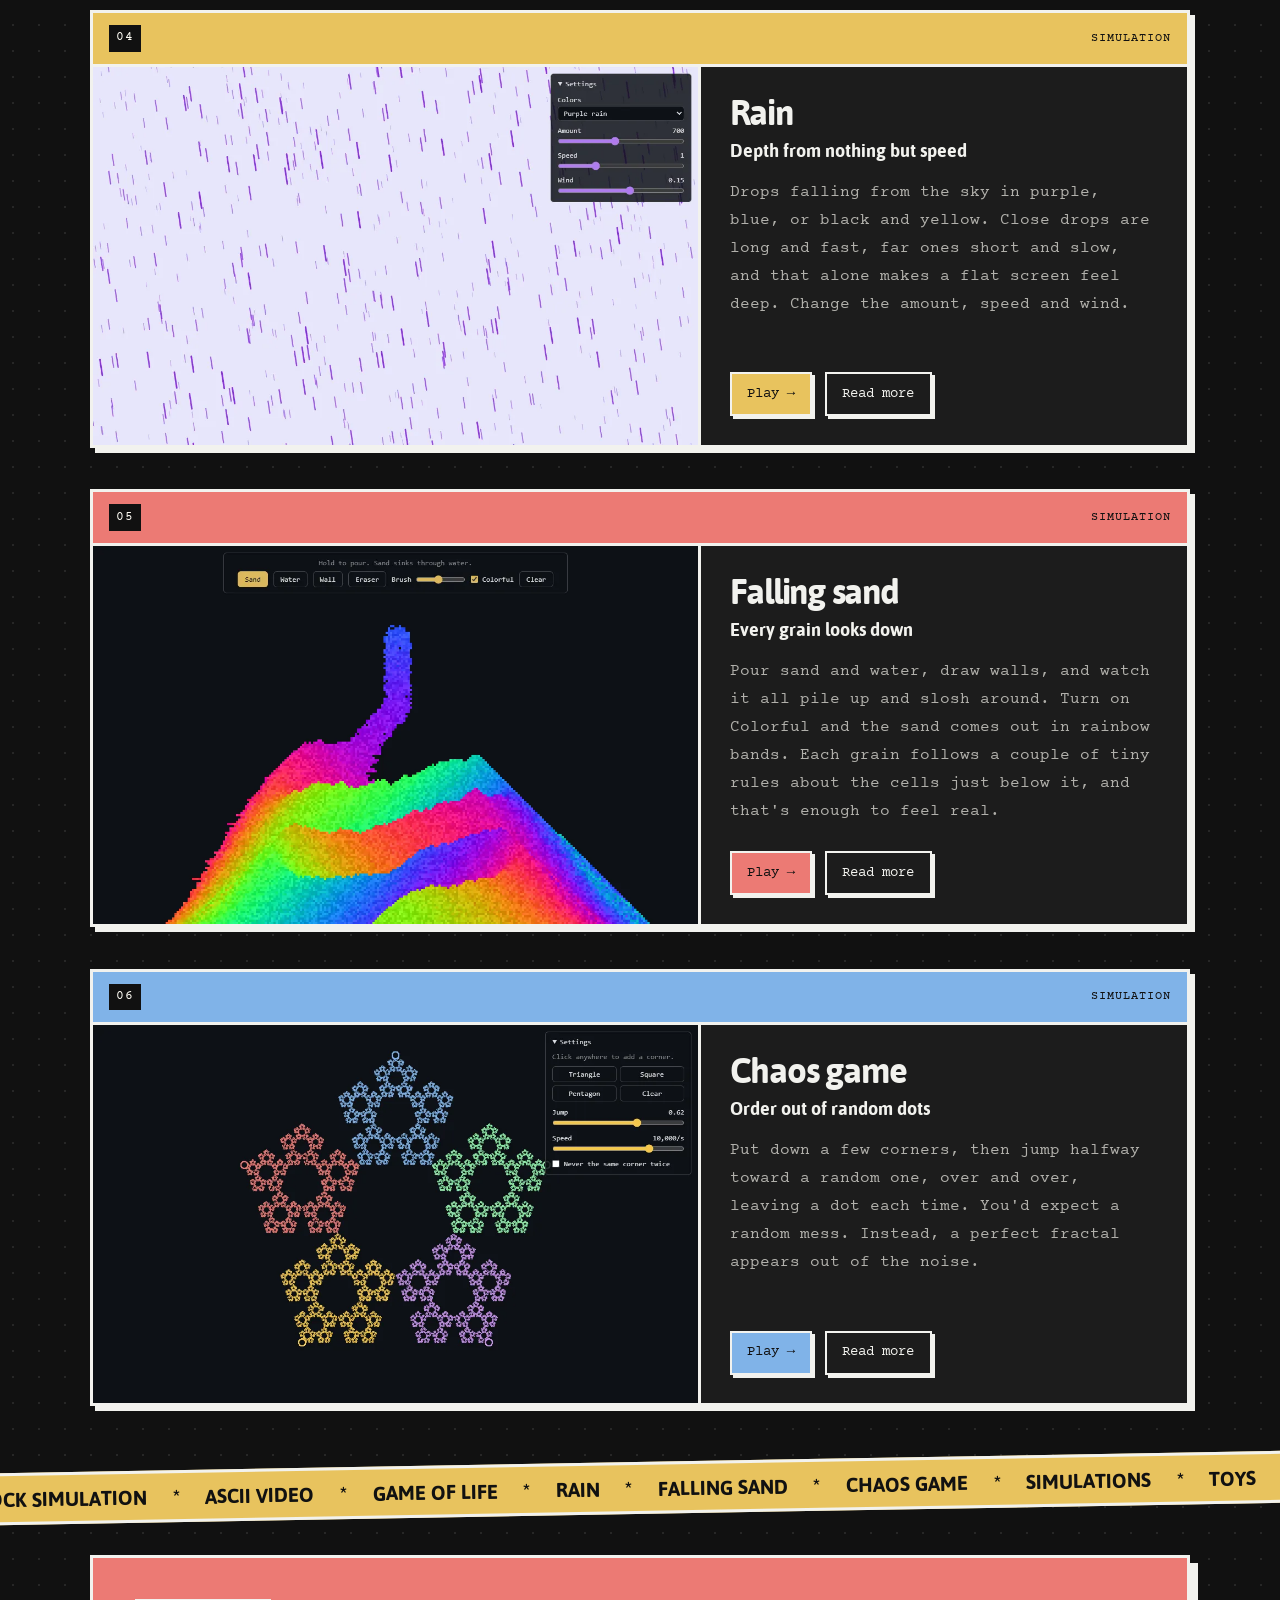
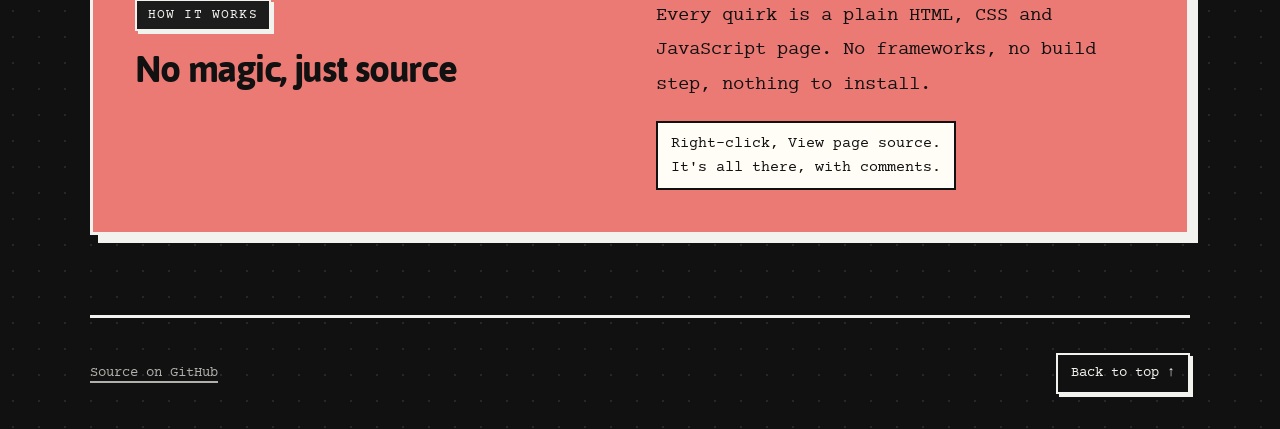
==== commit 2fad3c39: "Add Chaos game quirk Place corners (or pick Triangle, Square or Pentagon), then jump part of the way" ====
--- a/index.html
+++ b/index.html
@@ -203,6 +203,41 @@
           </div>
         </article>
 
+        <article class="quirk">
+          <div class="card-head"><span class="index">06</span><span>Simulation</span></div>
+          <div class="quirk-main">
+            <a class="quirk-shot" href="chaos-game/" tabindex="-1">
+              <img src="chaos-game/preview.webp" width="1100" height="688" alt="Five colorful pentagons, each made of smaller pentagons, drawn entirely out of tiny dots">
+            </a>
+            <div class="quirk-intro">
+              <h3>Chaos game</h3>
+              <p class="subtitle">Order out of random dots</p>
+              <p>Put down a few corners, then jump halfway toward a random one, over and over, leaving a dot each time. You'd expect a random mess. Instead, a perfect fractal appears out of the noise.</p>
+              <div class="quirk-actions">
+                <a class="button play" href="chaos-game/">Play →</a>
+                <button type="button" class="button more-toggle" aria-expanded="false" aria-controls="chaos-more">Read more</button>
+              </div>
+            </div>
+          </div>
+          <div class="quirk-more" id="chaos-more" hidden>
+            <div>
+              <p>The chaos game was made famous by the mathematician Michael Barnsley. Take three corners of a triangle and start anywhere. Pick a corner at random, move halfway toward it, and put a dot there. Repeat a few thousand times.</p>
+              <p>Every time, from any starting point, you get the <strong>Sierpinski triangle</strong>: a triangle made of three smaller triangles, each made of three smaller ones, forever. It's a <strong>fractal</strong>, a shape that looks the same however far you zoom in. The dice rolls are completely random, but the picture they draw never is.</p>
+              <p>Try this: press Square, and you just get a filled-in square. Then tick "Never the same corner twice" and watch a new fractal appear. Press Pentagon and set Jump to 0.62 for pentagons made of pentagons. Or turn Speed all the way down and watch it dot by dot.</p>
+            </div>
+            <div class="under-hood">
+              <p class="hood-label">Under the hood</p>
+              <p>A point starts somewhere random. Every dot is one jump:</p>
+              <ol class="rules">
+                <li><strong>Pick a corner</strong> Any corner, at random. With the rule on, never the same one as last time.</li>
+                <li><strong>Jump part way</strong> New position = position + (corner &minus; position) × jump. At 0.5 that's exactly halfway.</li>
+                <li><strong>Leave a dot</strong> In that corner's color. The first 20 jumps are skipped, while the point is still on its way in from the random start.</li>
+              </ol>
+              <p>Why a fractal? A halfway jump toward a corner shrinks the whole picture to half size and tucks it into that corner. Three corners make three half-size copies of the picture, and a picture made of three half-size copies of itself is exactly the Sierpinski triangle.</p>
+            </div>
+          </div>
+        </article>
+
       </div>
     </main>
   </div>
@@ -212,8 +247,8 @@
   <div class="marquee-wrap" aria-hidden="true">
   <div class="marquee">
     <div class="marquee-track">
-      <span>Flock simulation</span><span>*</span><span>ASCII video</span><span>*</span><span>Game of Life</span><span>*</span><span>Rain</span><span>*</span><span>Falling sand</span><span>*</span><span>Simulations</span><span>*</span><span>Toys</span><span>*</span><span>Tools</span><span>*</span><span>View source</span><span>*</span>
-      <span>Flock simulation</span><span>*</span><span>ASCII video</span><span>*</span><span>Game of Life</span><span>*</span><span>Rain</span><span>*</span><span>Falling sand</span><span>*</span><span>Simulations</span><span>*</span><span>Toys</span><span>*</span><span>Tools</span><span>*</span><span>View source</span><span>*</span>
+      <span>Flock simulation</span><span>*</span><span>ASCII video</span><span>*</span><span>Game of Life</span><span>*</span><span>Rain</span><span>*</span><span>Falling sand</span><span>*</span><span>Chaos game</span><span>*</span><span>Simulations</span><span>*</span><span>Toys</span><span>*</span><span>Tools</span><span>*</span><span>View source</span><span>*</span>
+      <span>Flock simulation</span><span>*</span><span>ASCII video</span><span>*</span><span>Game of Life</span><span>*</span><span>Rain</span><span>*</span><span>Falling sand</span><span>*</span><span>Chaos game</span><span>*</span><span>Simulations</span><span>*</span><span>Toys</span><span>*</span><span>Tools</span><span>*</span><span>View source</span><span>*</span>
     </div>
   </div>
   </div>
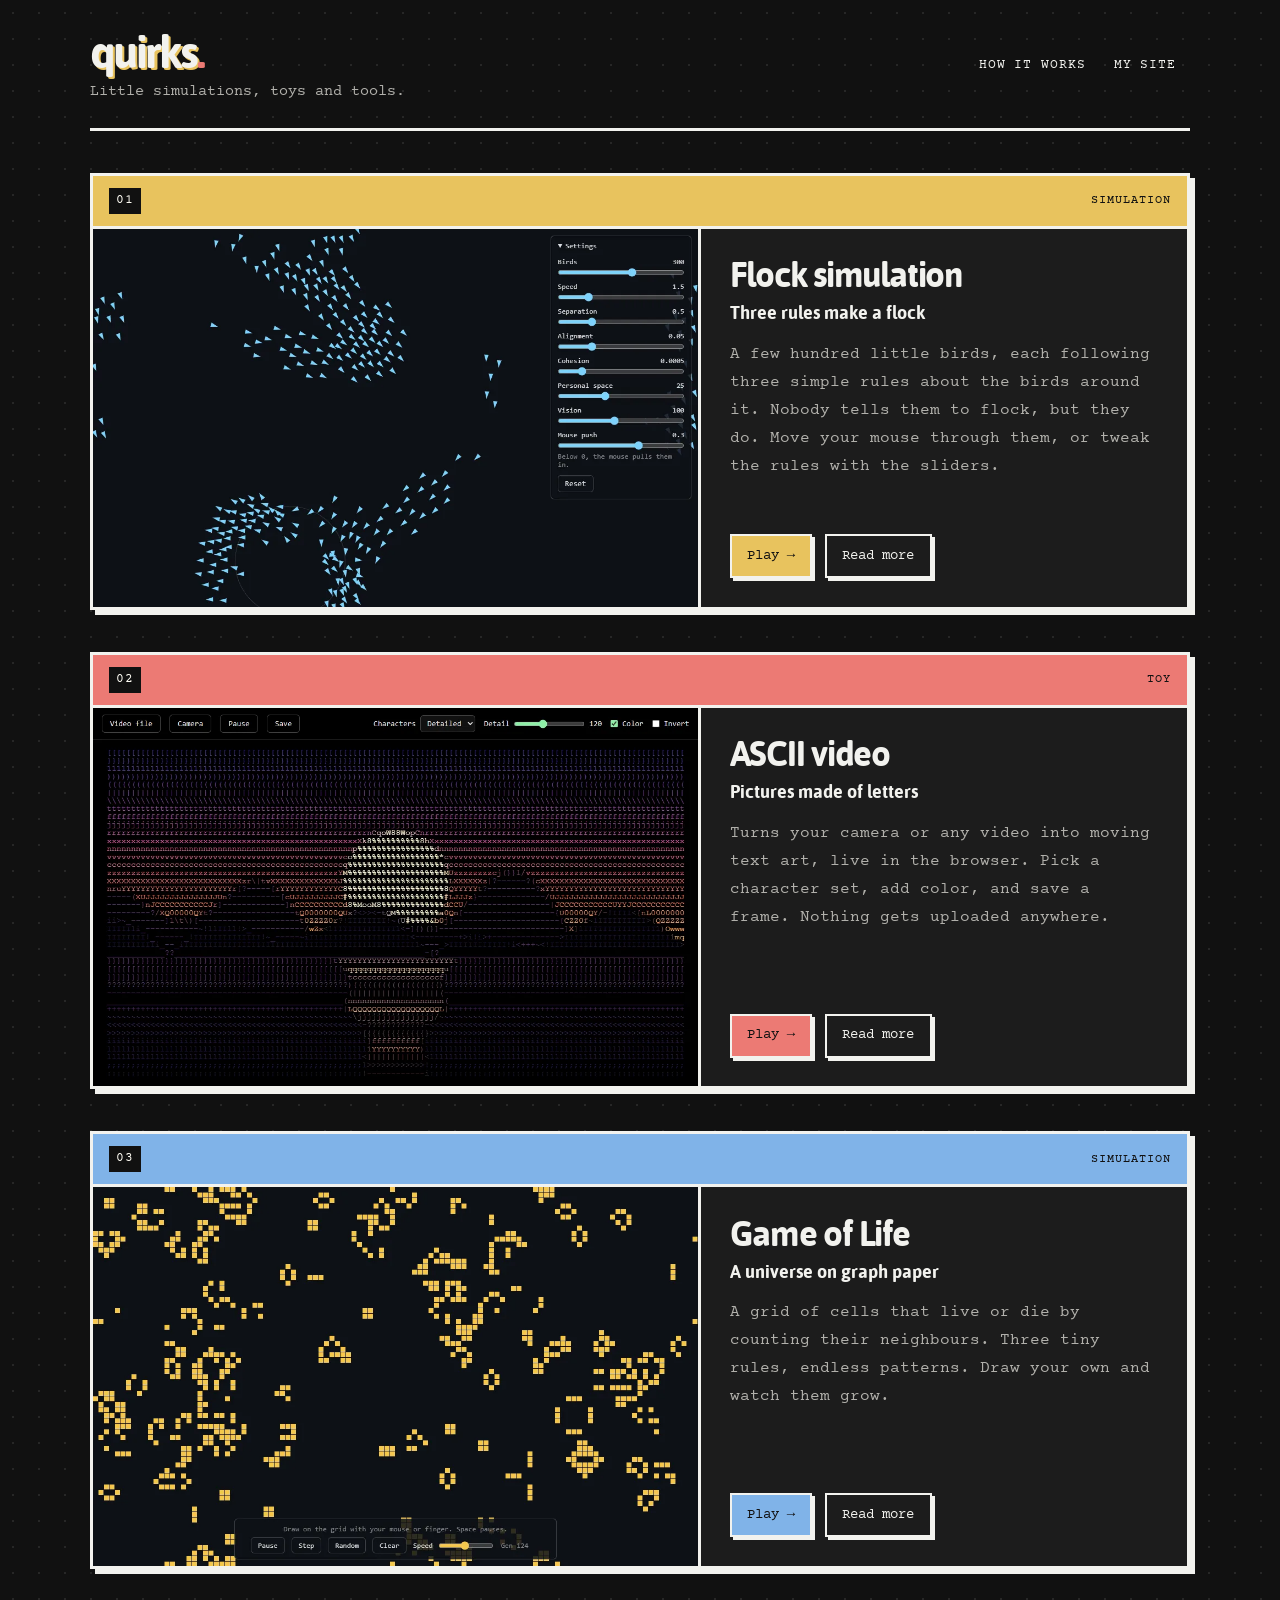
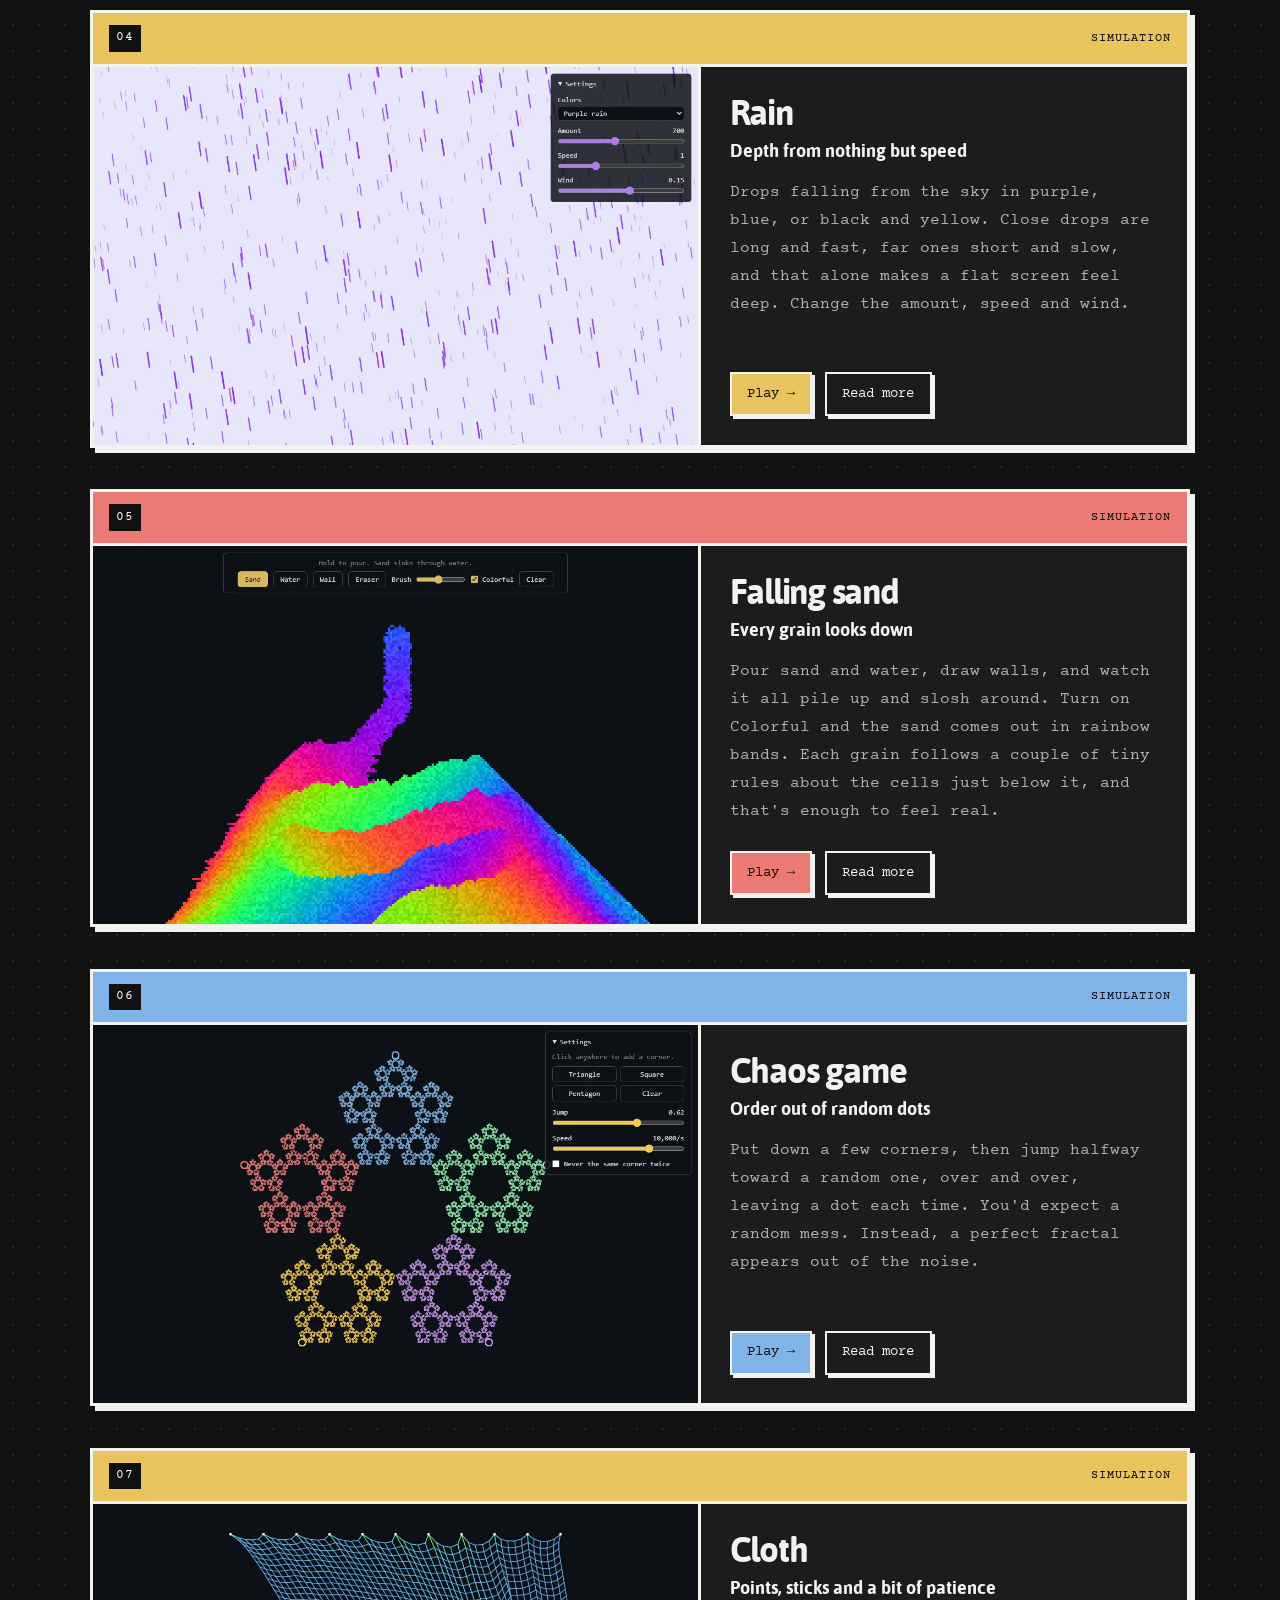
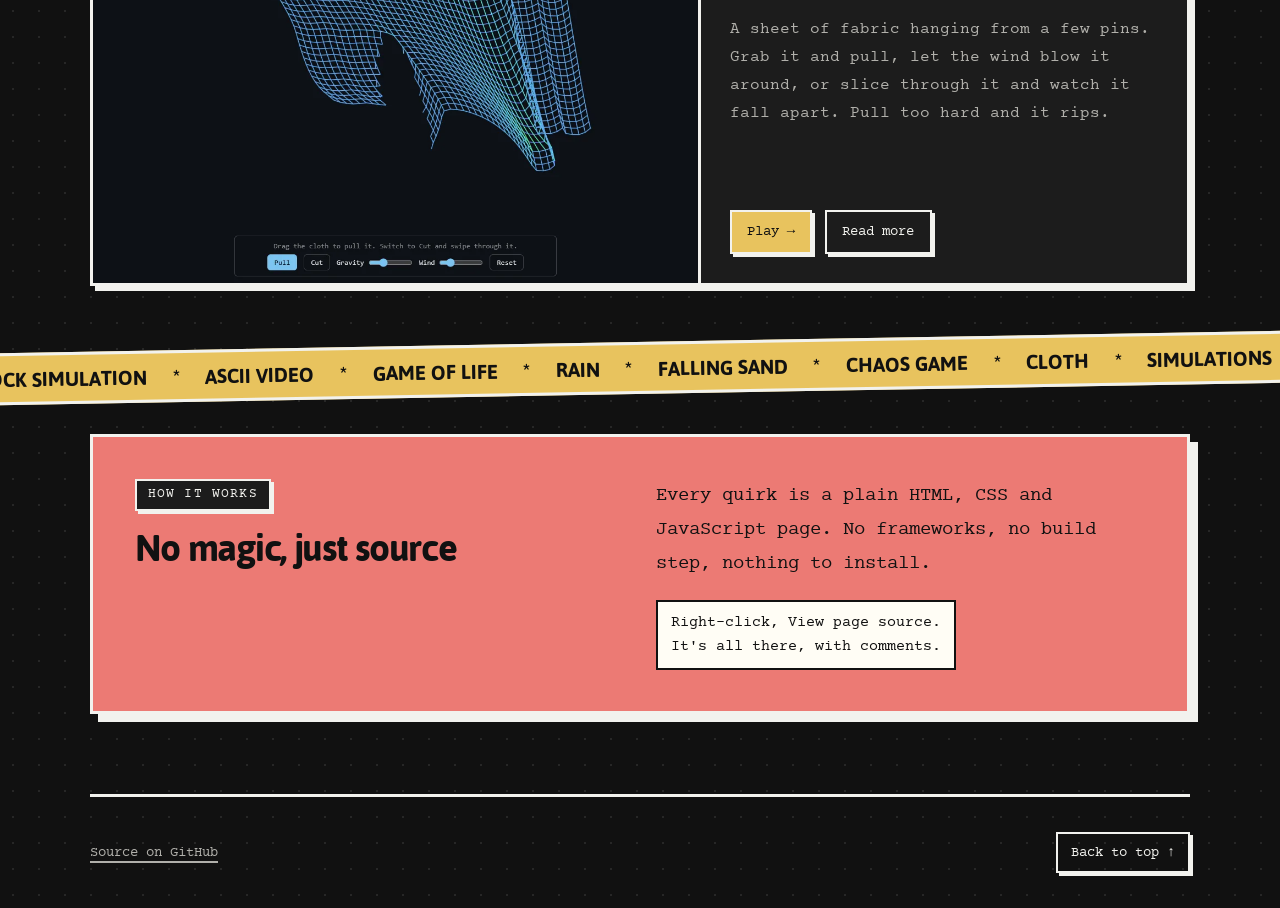
==== commit 95bf3457: "Add Cloth quirk A sheet of cloth made of points joined by sticks, hanging from pins. Verlet integrat" ====
--- a/index.html
+++ b/index.html
@@ -238,6 +238,41 @@
           </div>
         </article>
 
+        <article class="quirk">
+          <div class="card-head"><span class="index">07</span><span>Simulation</span></div>
+          <div class="quirk-main">
+            <a class="quirk-shot" href="cloth/" tabindex="-1">
+              <img src="cloth/preview.webp" width="1100" height="688" alt="A blue mesh of cloth hanging from pins, with a slit cut into it and one corner being pulled out">
+            </a>
+            <div class="quirk-intro">
+              <h3>Cloth</h3>
+              <p class="subtitle">Points, sticks and a bit of patience</p>
+              <p>A sheet of fabric hanging from a few pins. Grab it and pull, let the wind blow it around, or slice through it and watch it fall apart. Pull too hard and it rips.</p>
+              <div class="quirk-actions">
+                <a class="button play" href="cloth/">Play →</a>
+                <button type="button" class="button more-toggle" aria-expanded="false" aria-controls="cloth-more">Read more</button>
+              </div>
+            </div>
+          </div>
+          <div class="quirk-more" id="cloth-more" hidden>
+            <div>
+              <p>Real cloth is woven from threads, and that's almost exactly how this one works. It's a grid of points, and each point is tied to its neighbours by a short stick. There's no cloth formula anywhere in the code. The draping, folding and swinging all come from those little sticks pulling on each other.</p>
+              <p>The trick that makes it simple is called <strong>Verlet integration</strong>. Instead of keeping track of each point's speed, you just remember where it was a moment ago. Wherever it moved last step, it keeps moving the same way. It's a favourite in games for ropes, chains, ragdolls and flags, because it's short to write and very hard to make explode.</p>
+              <p>Try this: drag one of the white pins somewhere new and let go. Turn the wind up and watch it ripple. Cut a slit up the middle and it parts like a curtain. Watch the colors as you pull: the sticks go green, then yellow, then red right before they snap.</p>
+            </div>
+            <div class="under-hood">
+              <p class="hood-label">Under the hood</p>
+              <p>Every point remembers where it is now and where it was a step ago. Sixty times a second:</p>
+              <ol class="rules">
+                <li><strong>Move</strong> Each point moves as far as it did last step, plus a little gravity and wind. Pinned points stay put.</li>
+                <li><strong>Fix the sticks</strong> Each stick that got too long or too short nudges both its ends back toward its proper length. Fixing one knocks its neighbours out a little, so this runs 15 times over.</li>
+                <li><strong>Tear</strong> Any stick stretched past three times its length snaps, and is gone for good.</li>
+              </ol>
+              <p>Pulling grabs every point near your finger and moves them all together, like grabbing a handful of real fabric. Pulling a single point would put all the strain on its four sticks, and it would just rip straight out.</p>
+            </div>
+          </div>
+        </article>
+
       </div>
     </main>
   </div>
@@ -247,8 +282,8 @@
   <div class="marquee-wrap" aria-hidden="true">
   <div class="marquee">
     <div class="marquee-track">
-      <span>Flock simulation</span><span>*</span><span>ASCII video</span><span>*</span><span>Game of Life</span><span>*</span><span>Rain</span><span>*</span><span>Falling sand</span><span>*</span><span>Chaos game</span><span>*</span><span>Simulations</span><span>*</span><span>Toys</span><span>*</span><span>Tools</span><span>*</span><span>View source</span><span>*</span>
-      <span>Flock simulation</span><span>*</span><span>ASCII video</span><span>*</span><span>Game of Life</span><span>*</span><span>Rain</span><span>*</span><span>Falling sand</span><span>*</span><span>Chaos game</span><span>*</span><span>Simulations</span><span>*</span><span>Toys</span><span>*</span><span>Tools</span><span>*</span><span>View source</span><span>*</span>
+      <span>Flock simulation</span><span>*</span><span>ASCII video</span><span>*</span><span>Game of Life</span><span>*</span><span>Rain</span><span>*</span><span>Falling sand</span><span>*</span><span>Chaos game</span><span>*</span><span>Cloth</span><span>*</span><span>Simulations</span><span>*</span><span>Toys</span><span>*</span><span>Tools</span><span>*</span><span>View source</span><span>*</span>
+      <span>Flock simulation</span><span>*</span><span>ASCII video</span><span>*</span><span>Game of Life</span><span>*</span><span>Rain</span><span>*</span><span>Falling sand</span><span>*</span><span>Chaos game</span><span>*</span><span>Cloth</span><span>*</span><span>Simulations</span><span>*</span><span>Toys</span><span>*</span><span>Tools</span><span>*</span><span>View source</span><span>*</span>
     </div>
   </div>
   </div>
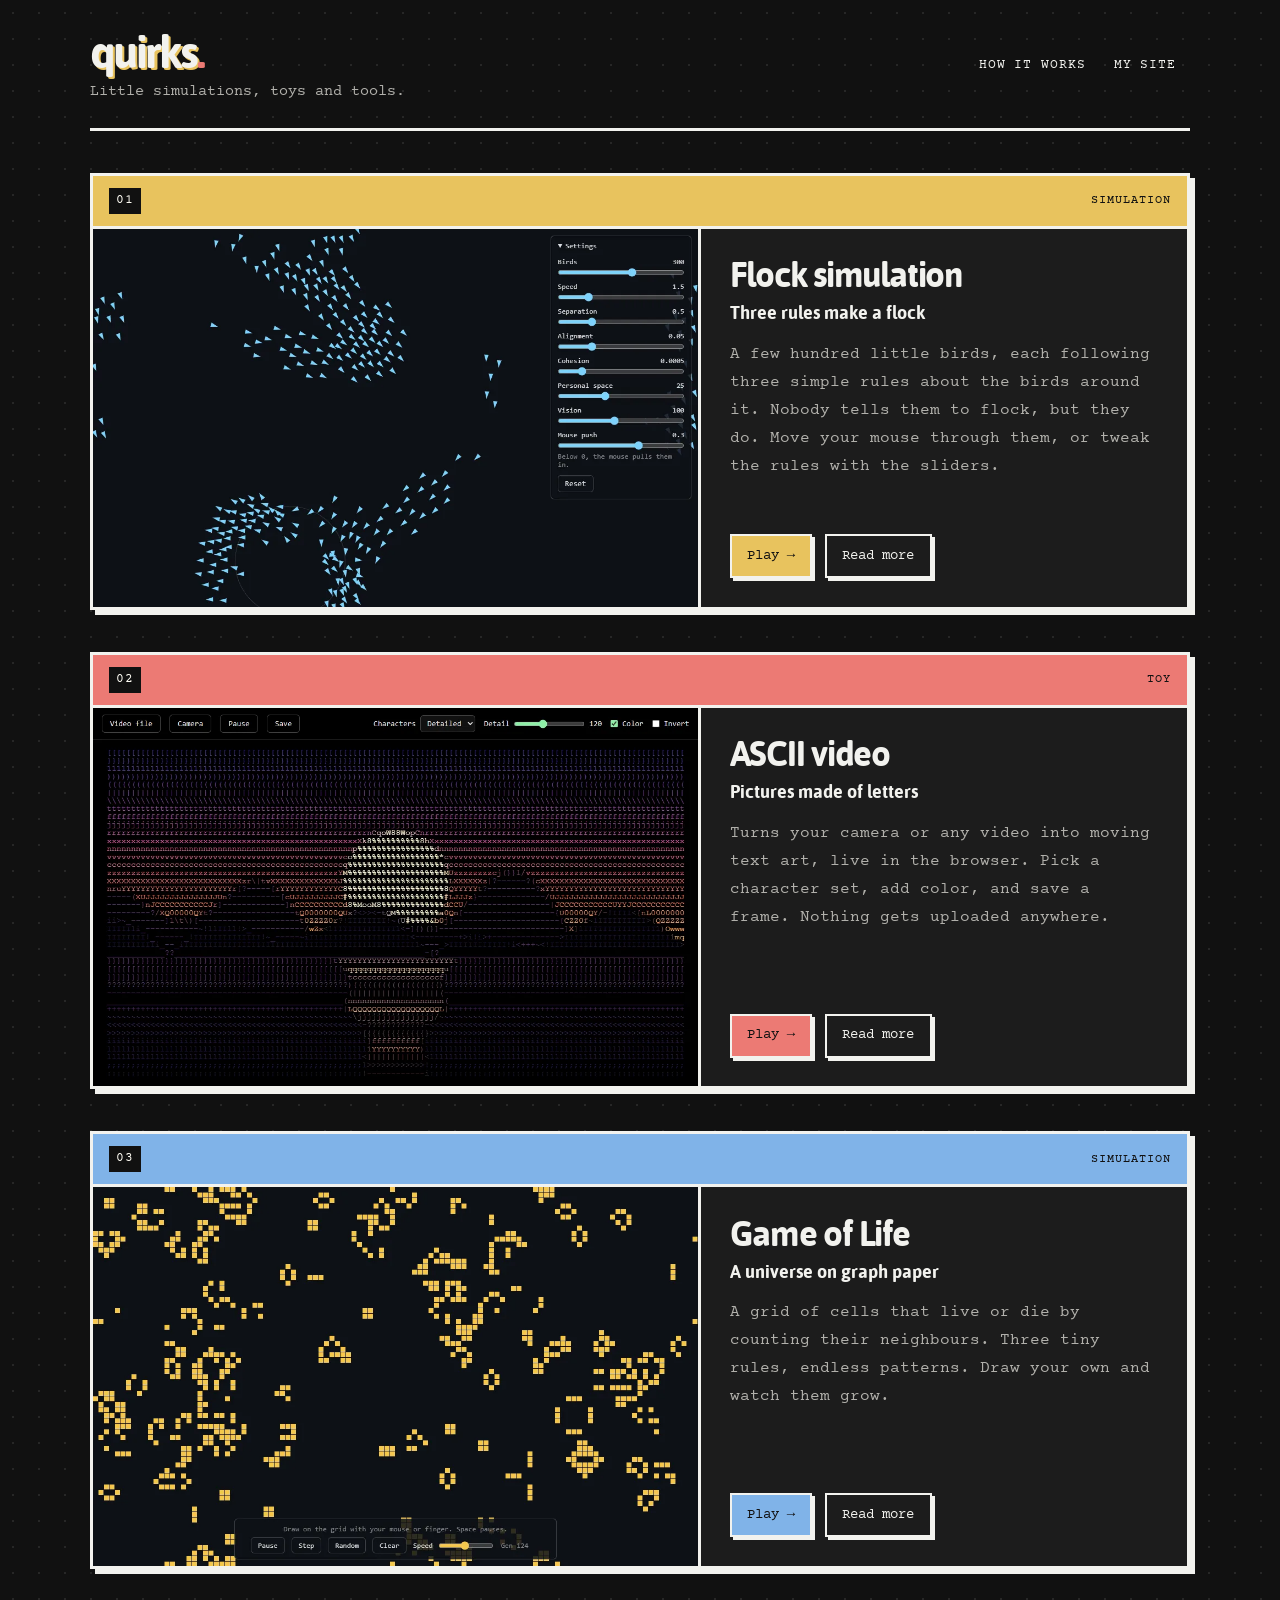
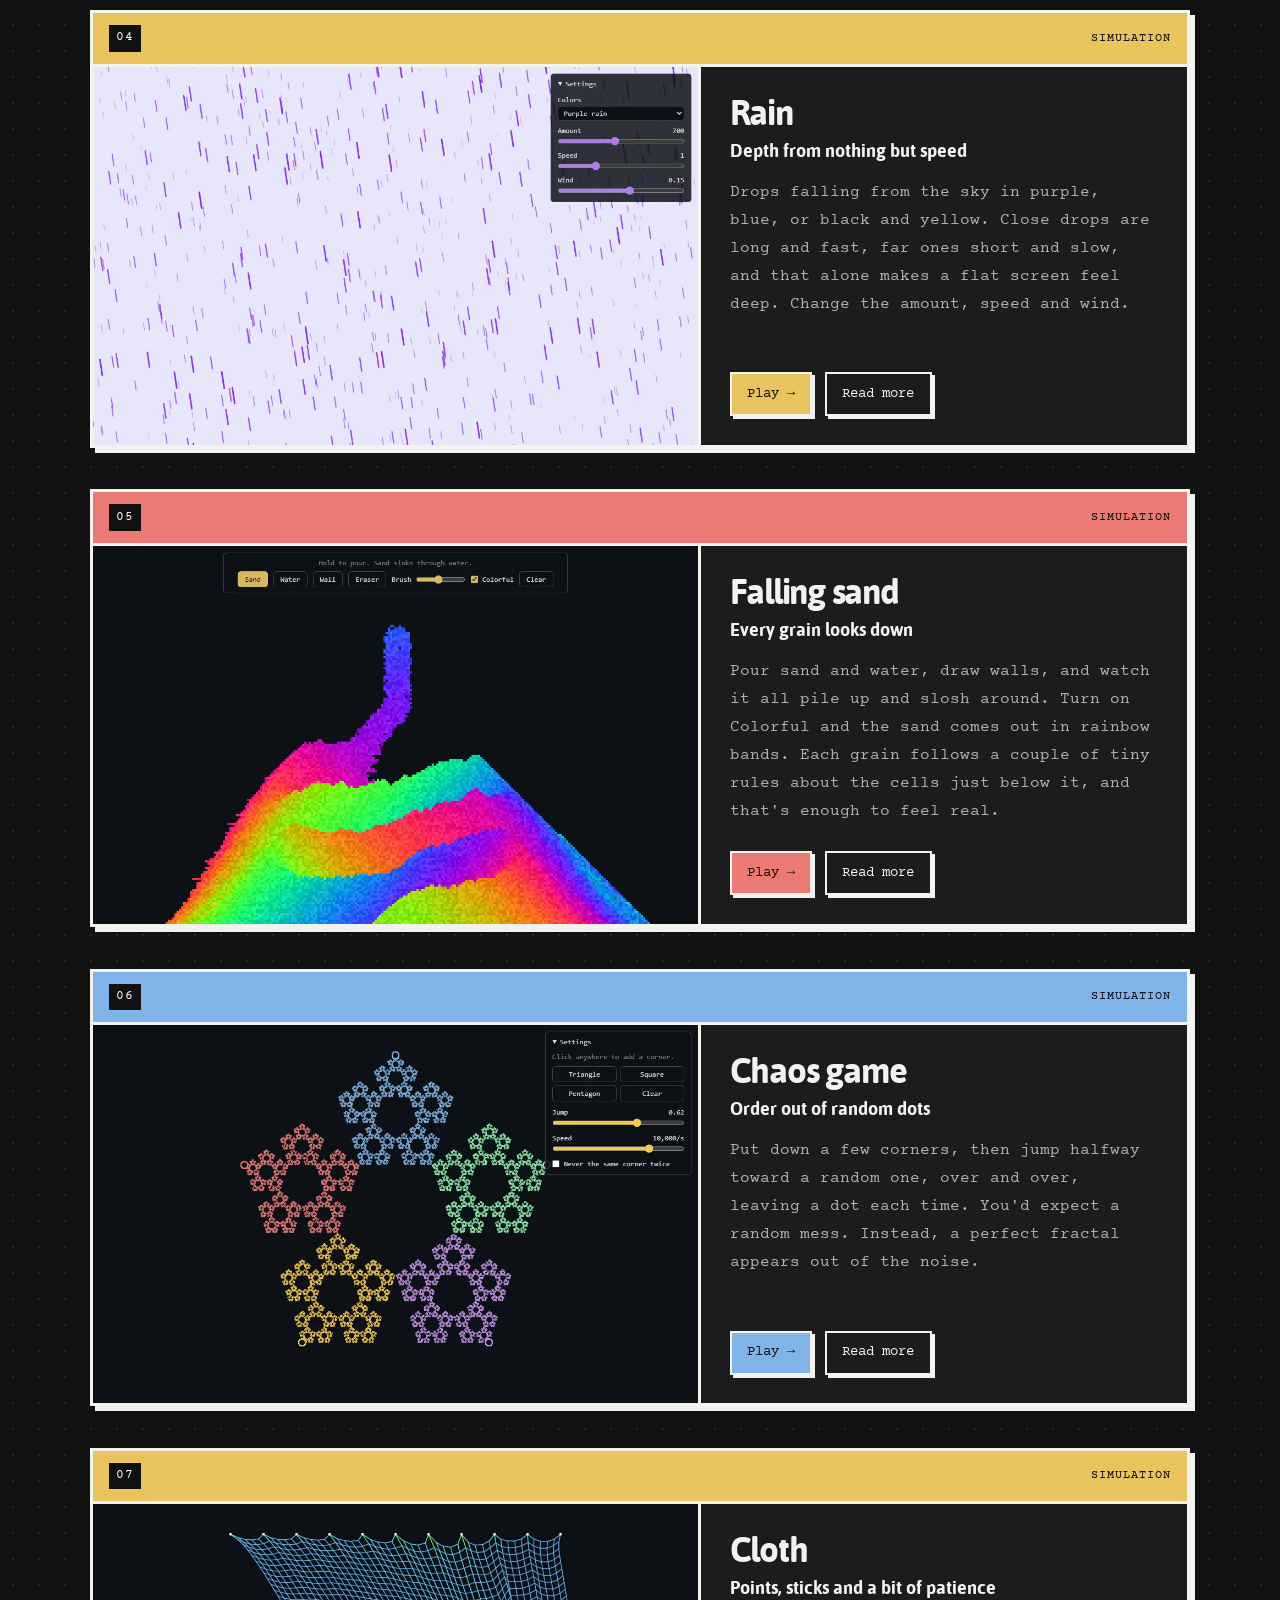
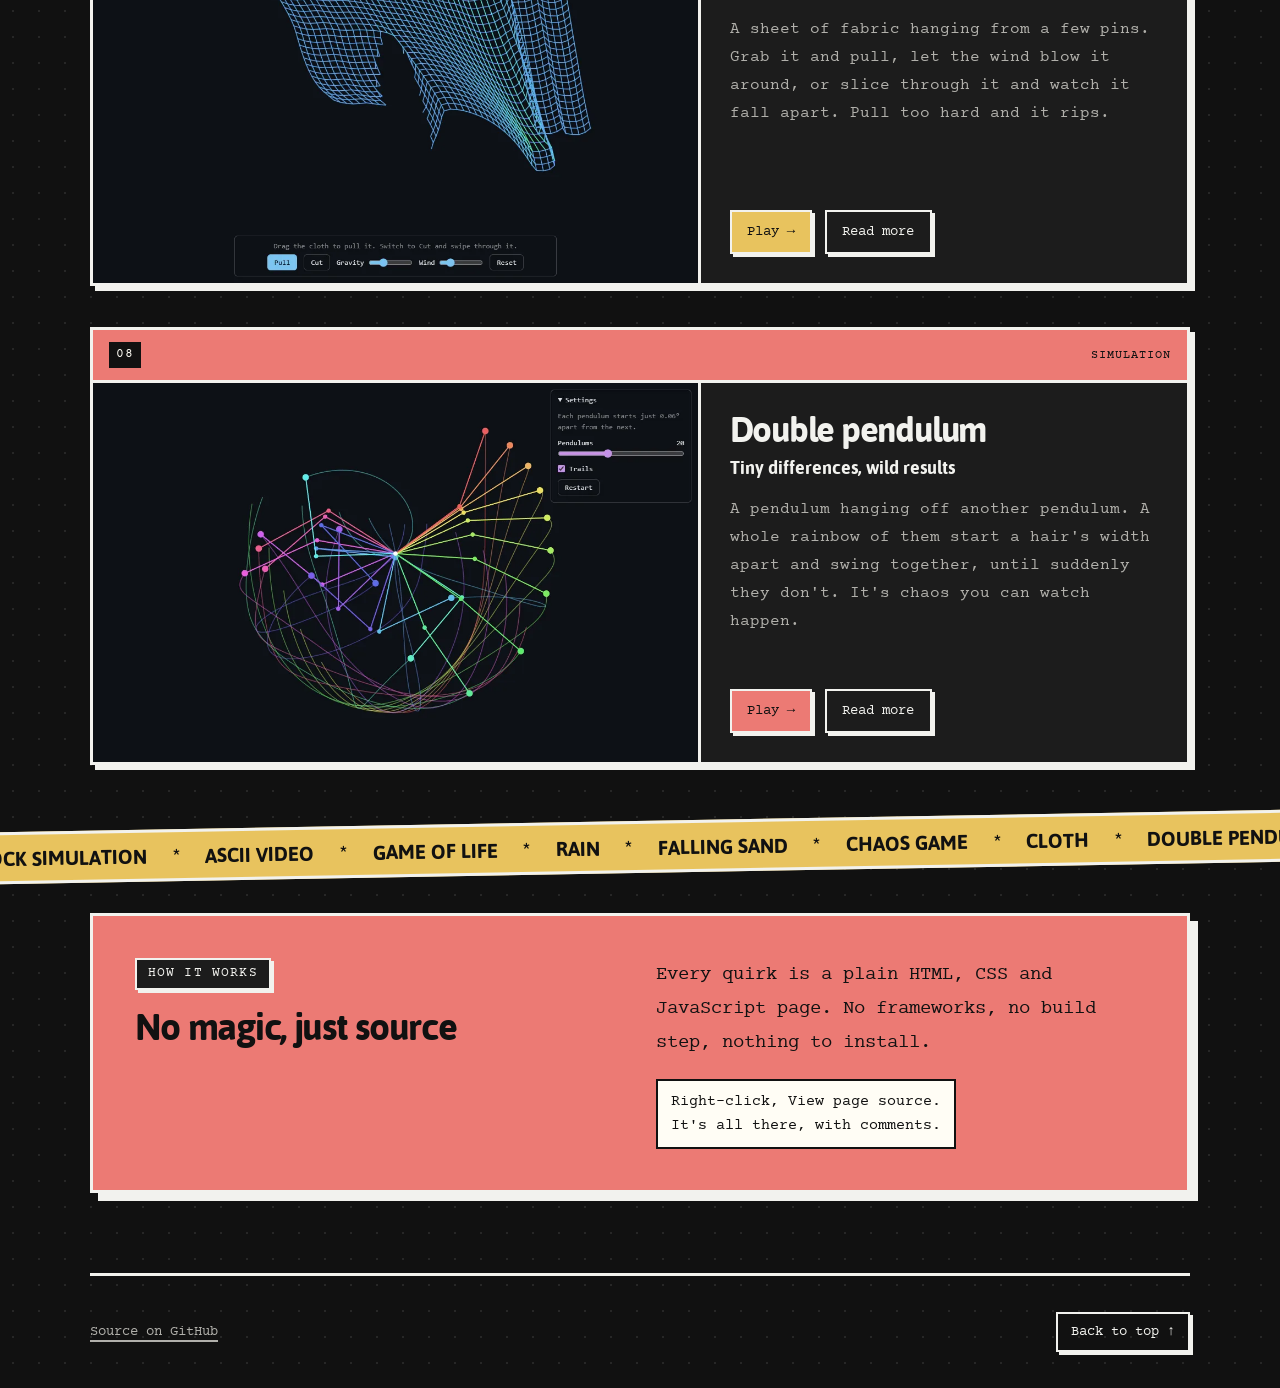
==== commit 44684931: "Add Double pendulum quirk A rainbow of double pendulums, each starting 0.06 degrees apart, swing tog" ====
--- a/index.html
+++ b/index.html
@@ -273,6 +273,41 @@
           </div>
         </article>
 
+        <article class="quirk">
+          <div class="card-head"><span class="index">08</span><span>Simulation</span></div>
+          <div class="quirk-main">
+            <a class="quirk-shot" href="double-pendulum/" tabindex="-1">
+              <img src="double-pendulum/preview.webp" width="1100" height="688" alt="Twenty rainbow-colored double pendulums: half still swing together as a fan, the other half have scattered every which way">
+            </a>
+            <div class="quirk-intro">
+              <h3>Double pendulum</h3>
+              <p class="subtitle">Tiny differences, wild results</p>
+              <p>A pendulum hanging off another pendulum. A whole rainbow of them start a hair's width apart and swing together, until suddenly they don't. It's chaos you can watch happen.</p>
+              <div class="quirk-actions">
+                <a class="button play" href="double-pendulum/">Play →</a>
+                <button type="button" class="button more-toggle" aria-expanded="false" aria-controls="pendulum-more">Read more</button>
+              </div>
+            </div>
+          </div>
+          <div class="quirk-more" id="pendulum-more" hidden>
+            <div>
+              <p>A single pendulum is the most predictable thing there is. That's why clocks used them. Hang a second one off the end of it, though, and it becomes one of the simplest examples of <strong>chaos</strong>.</p>
+              <p>Chaos doesn't mean random. Every swing here follows exact physics, and if you start it the same way twice, it does the same thing twice. But the smallest difference in how it starts grows and grows until the two runs have nothing to do with each other. Each pendulum here starts just 0.06° apart from the next, far less than you could ever see, and within a few seconds they're all over the place. This is the <strong>butterfly effect</strong>, and it's why the weather can't be forecast more than a couple of weeks ahead.</p>
+              <p>Try this: set Pendulums to 2 and watch them go from twins to strangers. Press Restart a few times, since every start comes apart differently. Or slide it up to 50 for a big rainbow fan.</p>
+            </div>
+            <div class="under-hood">
+              <p class="hood-label">Under the hood</p>
+              <p>Each pendulum is just four numbers: the angle of each arm, and how fast each angle is changing. Six hundred times a second:</p>
+              <ol class="rules">
+                <li><strong>Work out the pull</strong> The double pendulum equations say how fast each angle's speed is changing, from gravity and from the two arms tugging on each other.</li>
+                <li><strong>Take a careful step</strong> Simply adding speed × time slowly creeps away from the real answer. So it uses RK4: check how things change at the start, middle and end of the step, and average them.</li>
+                <li><strong>Draw</strong> Turn the two angles into the positions of the two weights, and remember where the bottom one has been for its trail.</li>
+              </ol>
+              <p>There's no friction, so the pendulums should keep the energy they started with and swing forever. With RK4 they do, so closely the drift can't be measured after a minute. If they slowly sped up or calmed down, you'd know the math had drifted.</p>
+            </div>
+          </div>
+        </article>
+
       </div>
     </main>
   </div>
@@ -282,8 +317,8 @@
   <div class="marquee-wrap" aria-hidden="true">
   <div class="marquee">
     <div class="marquee-track">
-      <span>Flock simulation</span><span>*</span><span>ASCII video</span><span>*</span><span>Game of Life</span><span>*</span><span>Rain</span><span>*</span><span>Falling sand</span><span>*</span><span>Chaos game</span><span>*</span><span>Cloth</span><span>*</span><span>Simulations</span><span>*</span><span>Toys</span><span>*</span><span>Tools</span><span>*</span><span>View source</span><span>*</span>
-      <span>Flock simulation</span><span>*</span><span>ASCII video</span><span>*</span><span>Game of Life</span><span>*</span><span>Rain</span><span>*</span><span>Falling sand</span><span>*</span><span>Chaos game</span><span>*</span><span>Cloth</span><span>*</span><span>Simulations</span><span>*</span><span>Toys</span><span>*</span><span>Tools</span><span>*</span><span>View source</span><span>*</span>
+      <span>Flock simulation</span><span>*</span><span>ASCII video</span><span>*</span><span>Game of Life</span><span>*</span><span>Rain</span><span>*</span><span>Falling sand</span><span>*</span><span>Chaos game</span><span>*</span><span>Cloth</span><span>*</span><span>Double pendulum</span><span>*</span><span>Simulations</span><span>*</span><span>Toys</span><span>*</span><span>Tools</span><span>*</span><span>View source</span><span>*</span>
+      <span>Flock simulation</span><span>*</span><span>ASCII video</span><span>*</span><span>Game of Life</span><span>*</span><span>Rain</span><span>*</span><span>Falling sand</span><span>*</span><span>Chaos game</span><span>*</span><span>Cloth</span><span>*</span><span>Double pendulum</span><span>*</span><span>Simulations</span><span>*</span><span>Toys</span><span>*</span><span>Tools</span><span>*</span><span>View source</span><span>*</span>
     </div>
   </div>
   </div>
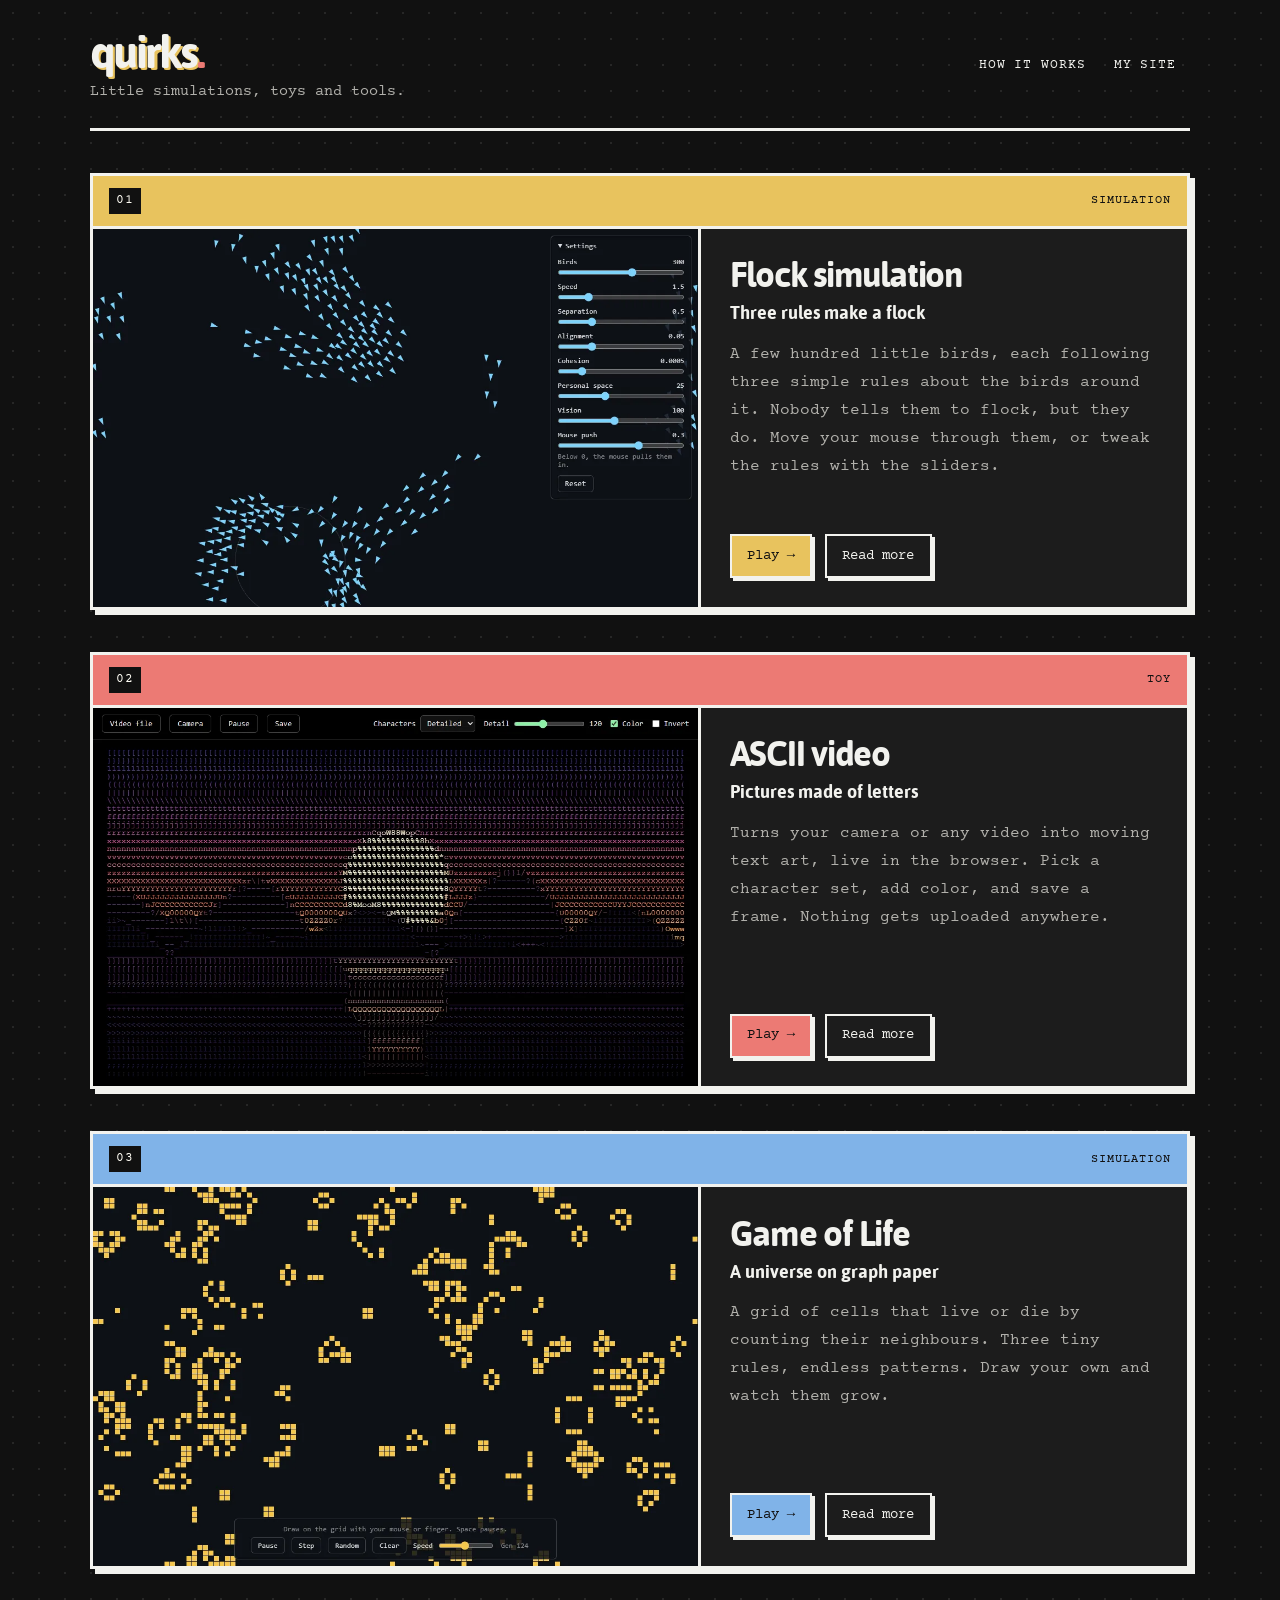
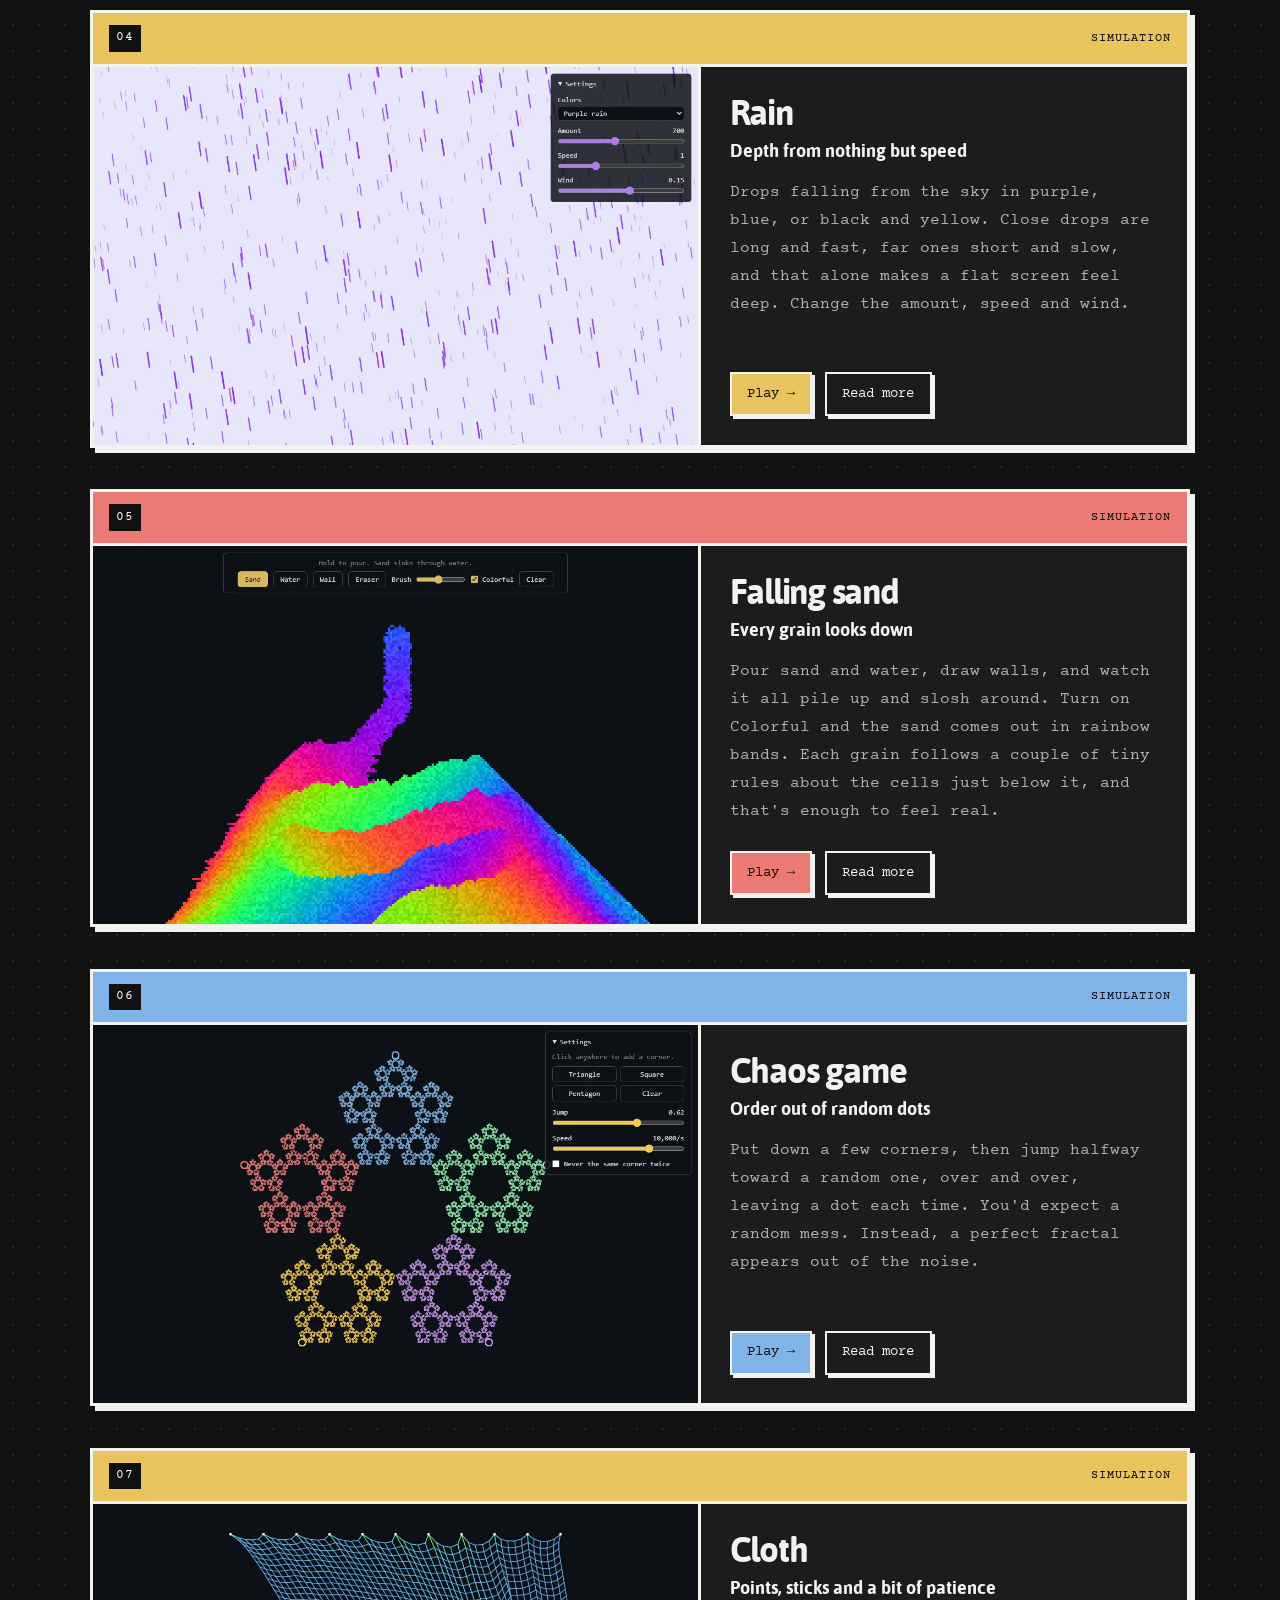
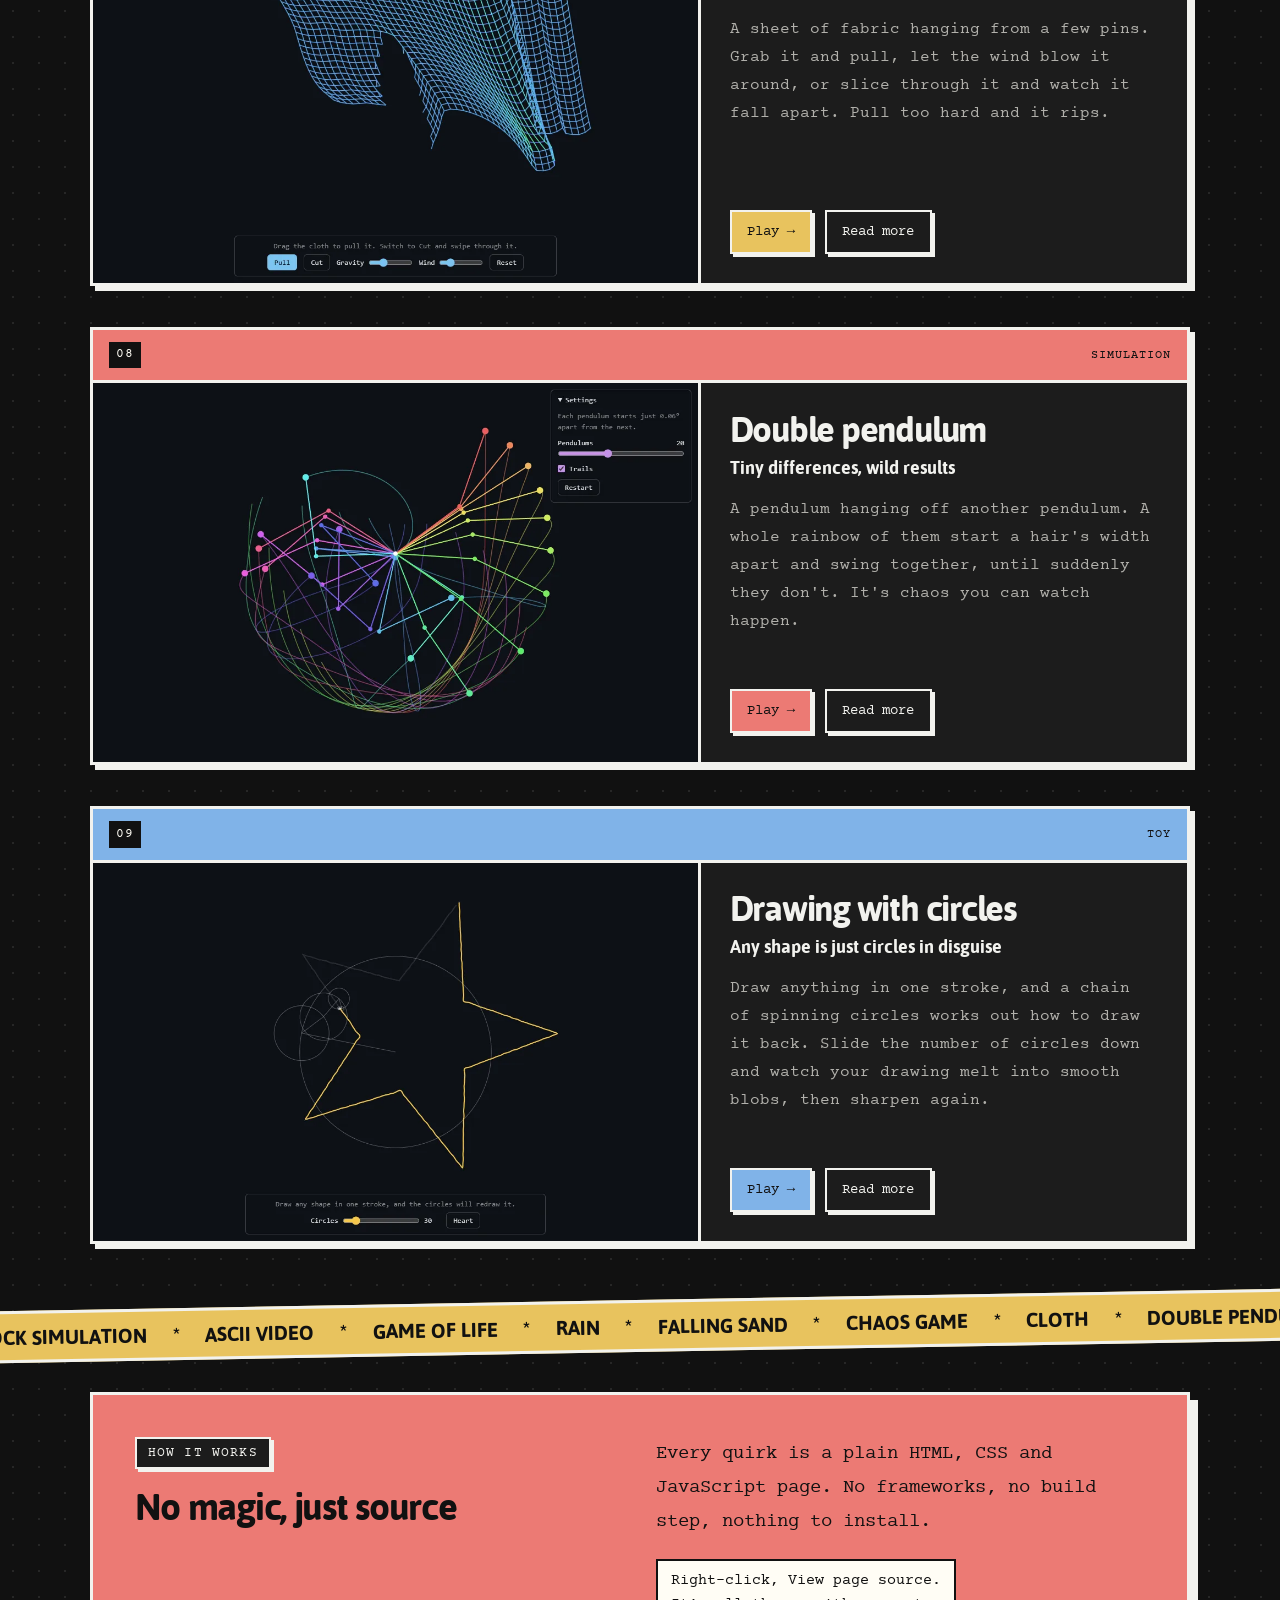
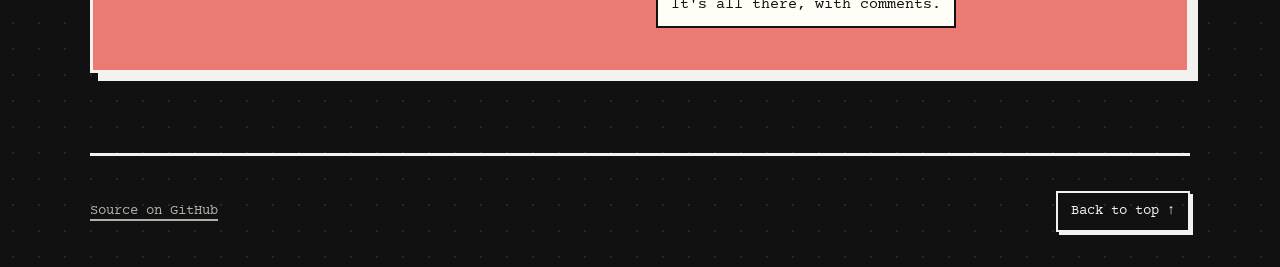
==== commit 19344b0b: "Add Drawing with circles quirk Draw any shape in one stroke and a chain of spinning circles redraws " ====
--- a/index.html
+++ b/index.html
@@ -308,6 +308,41 @@
           </div>
         </article>
 
+        <article class="quirk">
+          <div class="card-head"><span class="index">09</span><span>Toy</span></div>
+          <div class="quirk-main">
+            <a class="quirk-shot" href="circles/" tabindex="-1">
+              <img src="circles/preview.webp" width="1100" height="688" alt="A chain of spinning circles, one riding on the next, with a yellow pen at the end halfway through tracing a hand-drawn star">
+            </a>
+            <div class="quirk-intro">
+              <h3>Drawing with circles</h3>
+              <p class="subtitle">Any shape is just circles in disguise</p>
+              <p>Draw anything in one stroke, and a chain of spinning circles works out how to draw it back. Slide the number of circles down and watch your drawing melt into smooth blobs, then sharpen again.</p>
+              <div class="quirk-actions">
+                <a class="button play" href="circles/">Play →</a>
+                <button type="button" class="button more-toggle" aria-expanded="false" aria-controls="circles-more">Read more</button>
+              </div>
+            </div>
+          </div>
+          <div class="quirk-more" id="circles-more" hidden>
+            <div>
+              <p>Put a circle on a stick and spin it. Now put a smaller circle on the edge of that one, spinning at a different speed, and another on that, and so on. The tip of the last one draws a path. The surprising part: with the right sizes and starting angles, that path can be <strong>any closed drawing you like</strong>. A star, a heart, your name in cursive.</p>
+              <p>Working out those sizes and angles is called a <strong>Fourier transform</strong>, after the mathematician Joseph Fourier, who showed in the early 1800s that complicated wiggles can be built by adding up simple waves. It's everywhere: close cousins of it shrink MP3s and JPEGs, it helps phones pick out your voice from background noise, and it's how music apps make the bars bounce along to a song.</p>
+              <p>Try this: press Heart, then slide Circles down. A heart only needs 8. Then draw a star with sharp corners and slide it down. Sharp corners need lots of tiny fast circles, so with only a few the points go round and soft.</p>
+            </div>
+            <div class="under-hood">
+              <p class="hood-label">Under the hood</p>
+              <p>Your drawing is saved as a list of points. Then:</p>
+              <ol class="rules">
+                <li><strong>Pick a speed</strong> For each whole-number speed (0, 1, &minus;1, 2, &minus;2, ...), there's one circle to find.</li>
+                <li><strong>Untwist and average</strong> Turn every point backwards by that many full turns over the course of the drawing, then average them. Everything spinning at other speeds cancels out, and what's left is this circle's size and starting angle.</li>
+                <li><strong>Stack and spin</strong> Biggest circles first. Each frame, every circle turns by its speed, sitting on the edge of the one before, and the pen at the end leaves a line.</li>
+              </ol>
+              <p>Use every circle and the pen lands exactly on every point you drew. Use fewer and you get the closest smooth version. JPEG photos use a similar trick to throw away fine detail you won't miss.</p>
+            </div>
+          </div>
+        </article>
+
       </div>
     </main>
   </div>
@@ -317,8 +352,8 @@
   <div class="marquee-wrap" aria-hidden="true">
   <div class="marquee">
     <div class="marquee-track">
-      <span>Flock simulation</span><span>*</span><span>ASCII video</span><span>*</span><span>Game of Life</span><span>*</span><span>Rain</span><span>*</span><span>Falling sand</span><span>*</span><span>Chaos game</span><span>*</span><span>Cloth</span><span>*</span><span>Double pendulum</span><span>*</span><span>Simulations</span><span>*</span><span>Toys</span><span>*</span><span>Tools</span><span>*</span><span>View source</span><span>*</span>
-      <span>Flock simulation</span><span>*</span><span>ASCII video</span><span>*</span><span>Game of Life</span><span>*</span><span>Rain</span><span>*</span><span>Falling sand</span><span>*</span><span>Chaos game</span><span>*</span><span>Cloth</span><span>*</span><span>Double pendulum</span><span>*</span><span>Simulations</span><span>*</span><span>Toys</span><span>*</span><span>Tools</span><span>*</span><span>View source</span><span>*</span>
+      <span>Flock simulation</span><span>*</span><span>ASCII video</span><span>*</span><span>Game of Life</span><span>*</span><span>Rain</span><span>*</span><span>Falling sand</span><span>*</span><span>Chaos game</span><span>*</span><span>Cloth</span><span>*</span><span>Double pendulum</span><span>*</span><span>Drawing with circles</span><span>*</span><span>Simulations</span><span>*</span><span>Toys</span><span>*</span><span>Tools</span><span>*</span><span>View source</span><span>*</span>
+      <span>Flock simulation</span><span>*</span><span>ASCII video</span><span>*</span><span>Game of Life</span><span>*</span><span>Rain</span><span>*</span><span>Falling sand</span><span>*</span><span>Chaos game</span><span>*</span><span>Cloth</span><span>*</span><span>Double pendulum</span><span>*</span><span>Drawing with circles</span><span>*</span><span>Simulations</span><span>*</span><span>Toys</span><span>*</span><span>Tools</span><span>*</span><span>View source</span><span>*</span>
     </div>
   </div>
   </div>
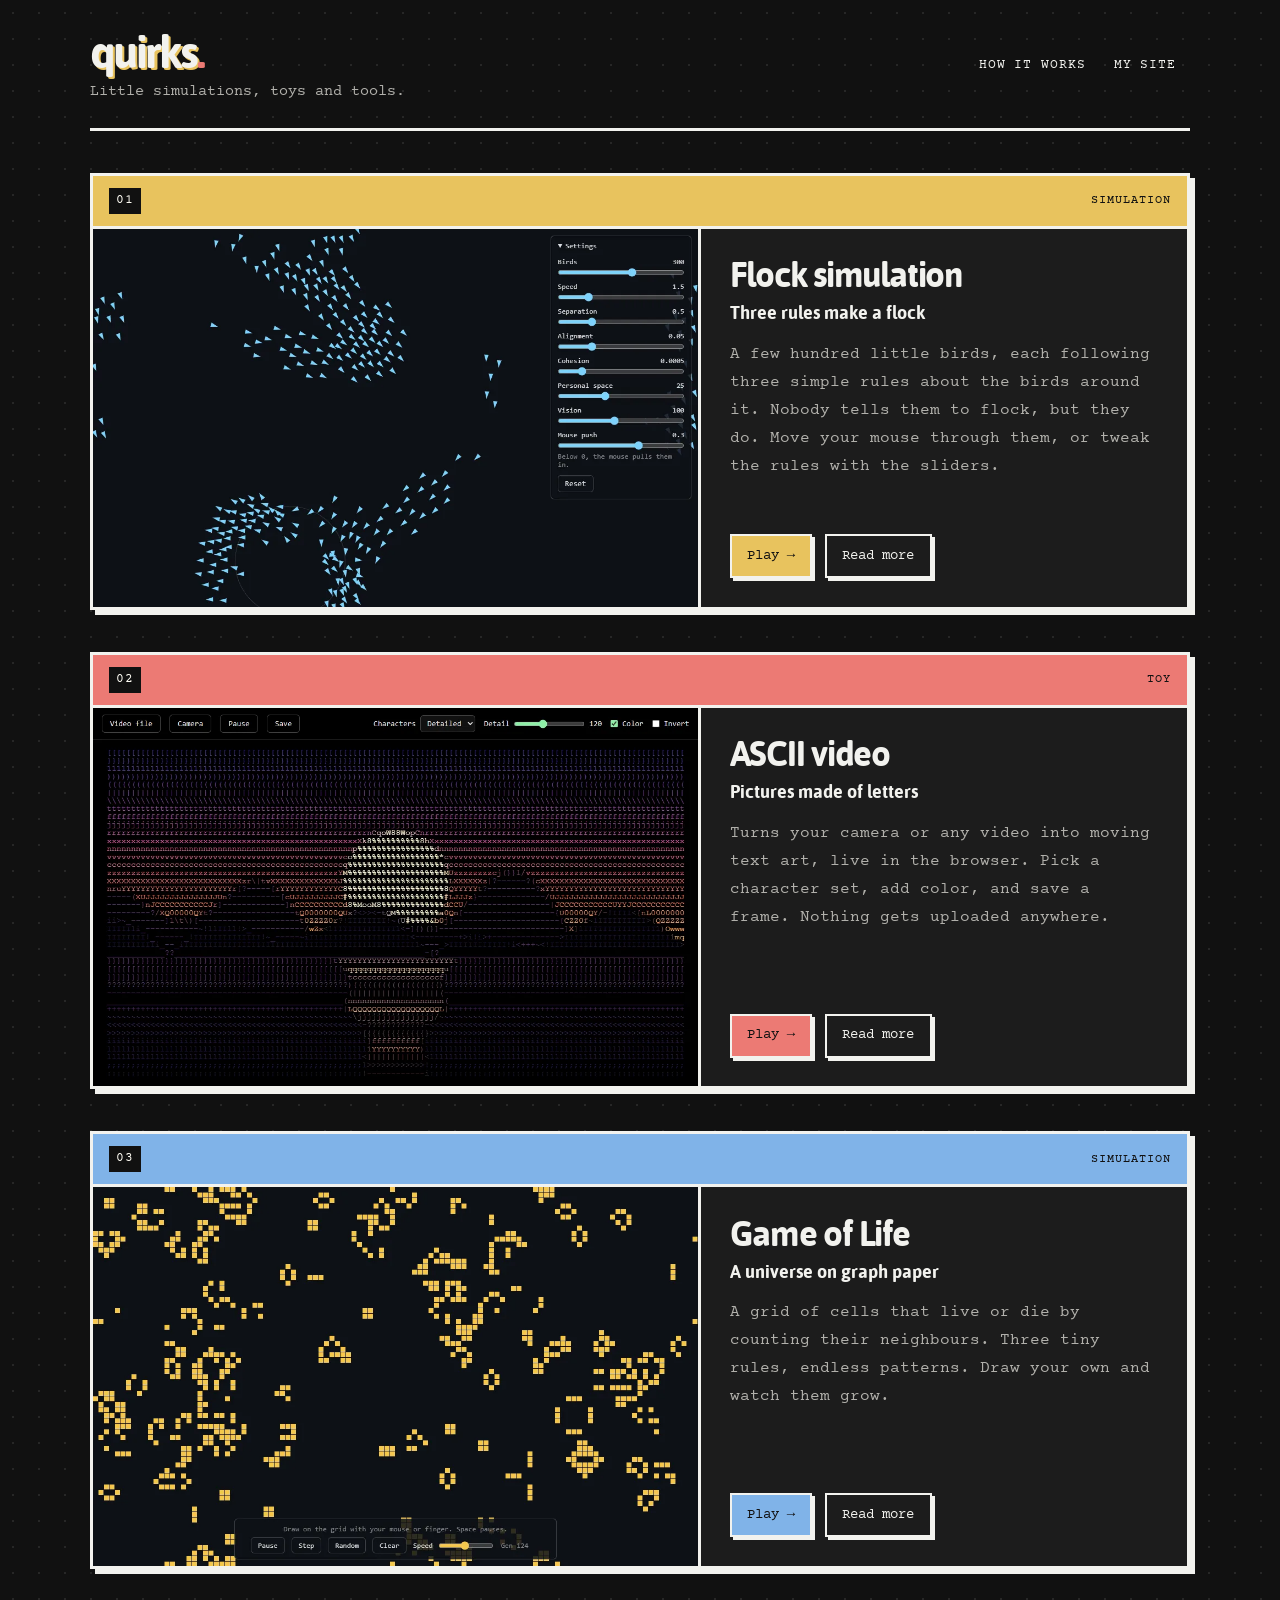
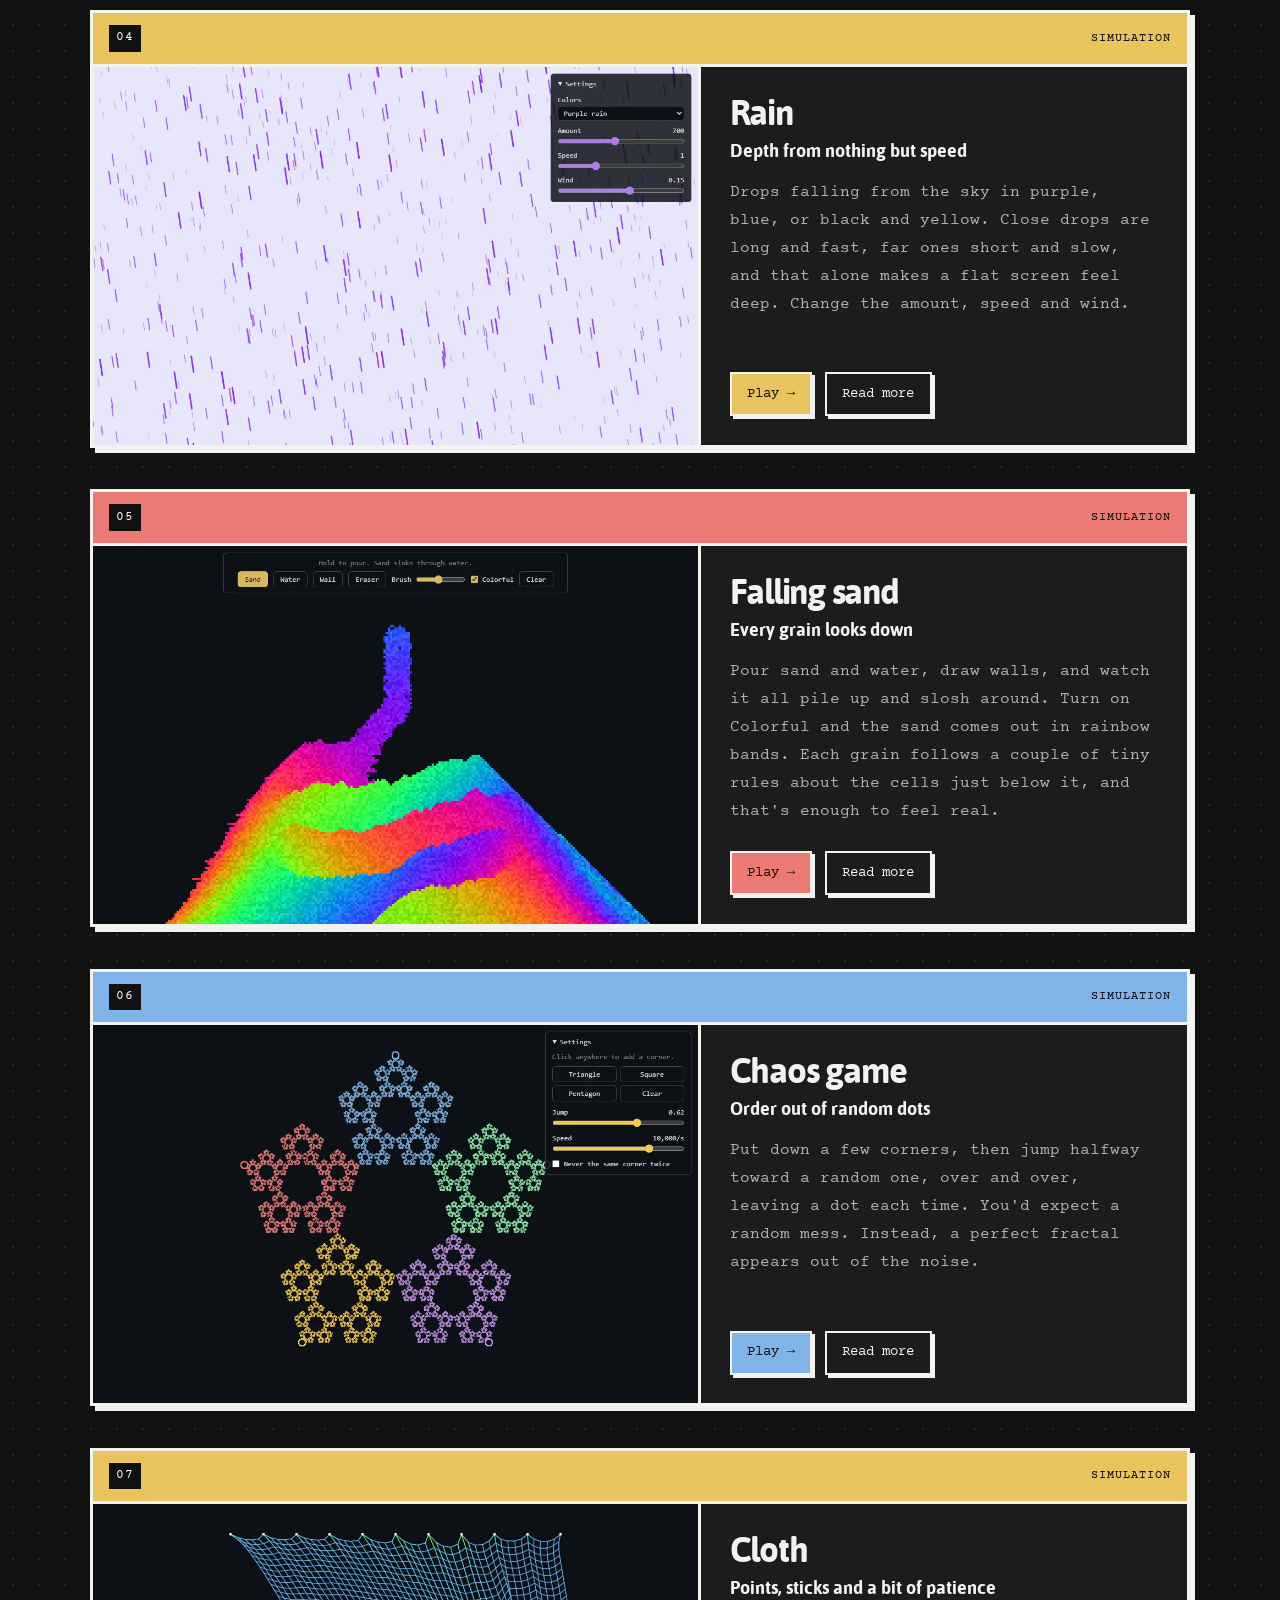
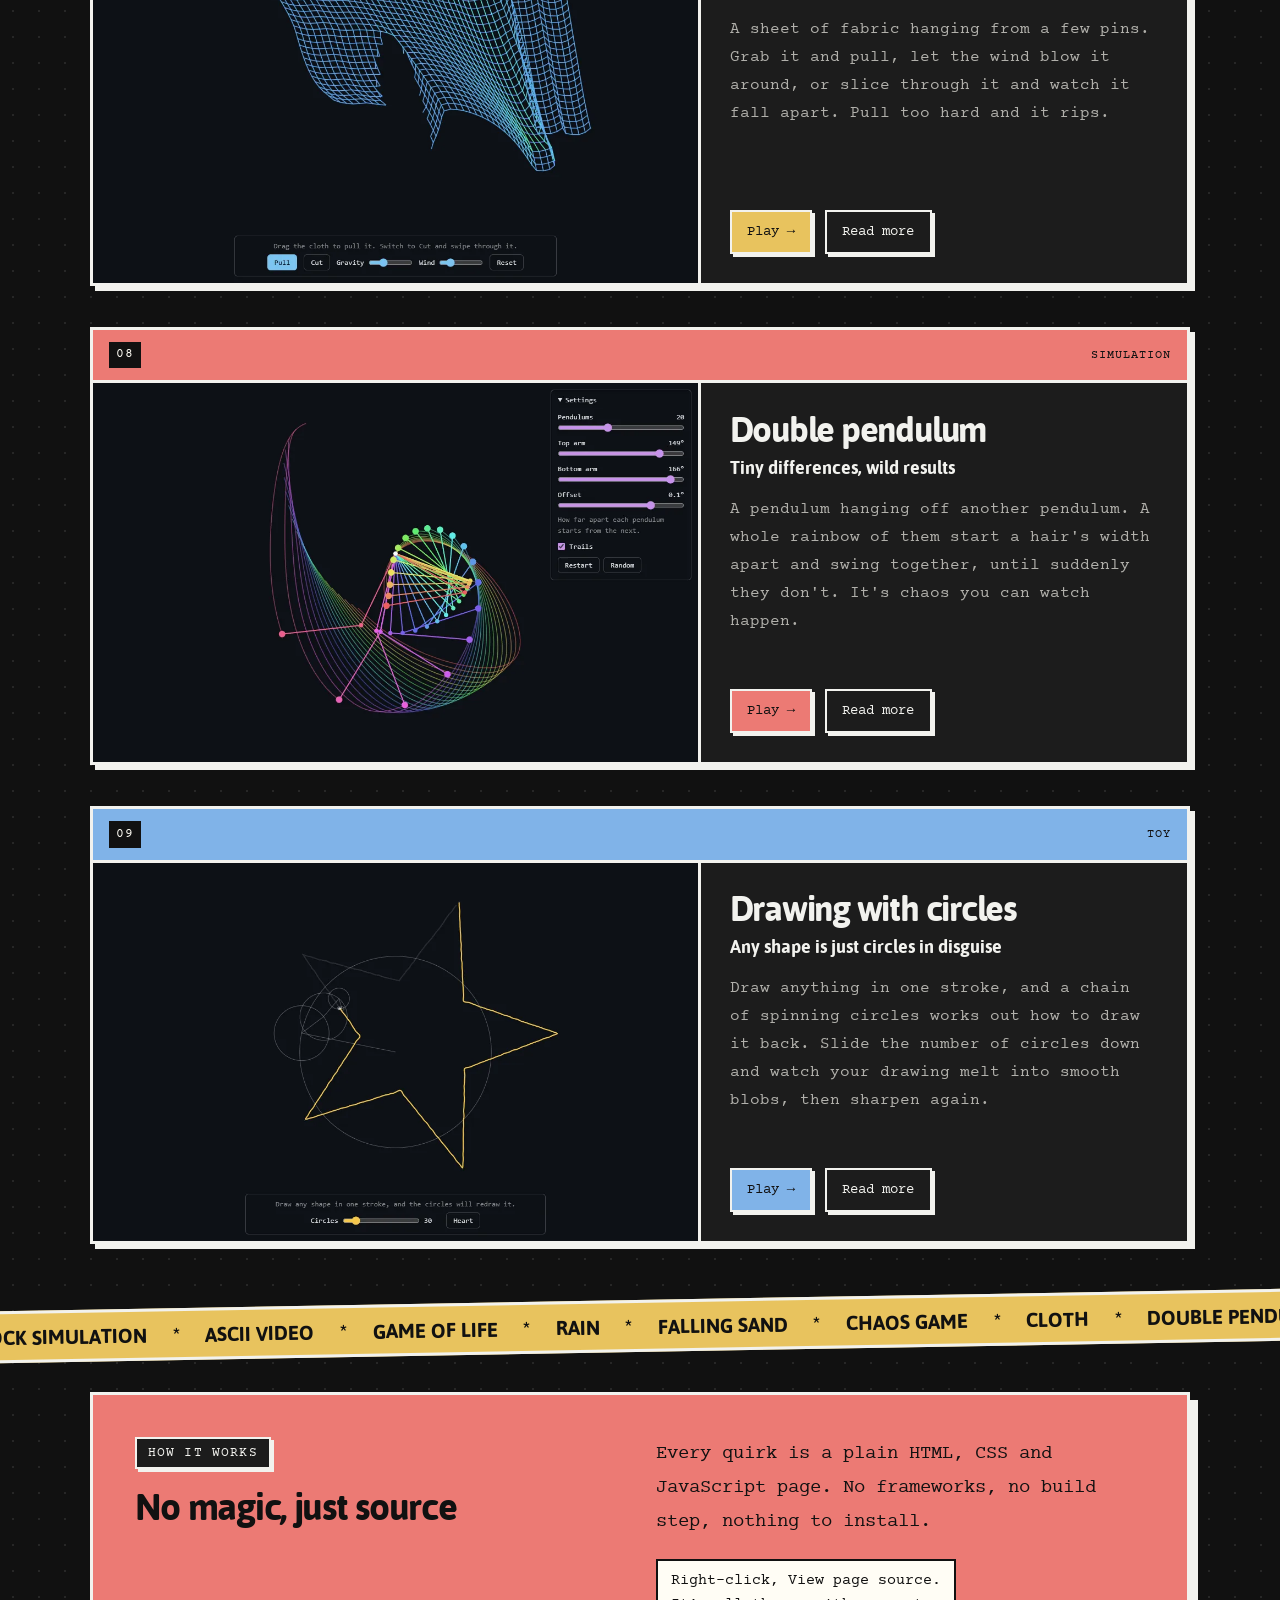
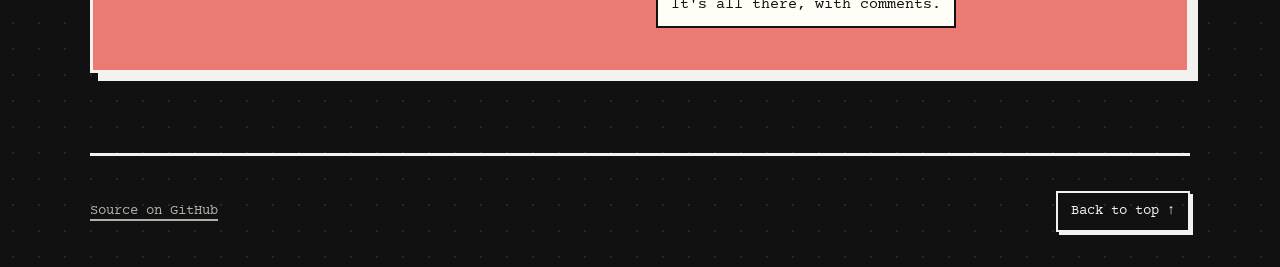
==== commit 665bc051: "Double pendulum: starting angle and offset settings Top arm and Bottom arm sliders set the starting " ====
--- a/index.html
+++ b/index.html
@@ -292,8 +292,8 @@
           <div class="quirk-more" id="pendulum-more" hidden>
             <div>
               <p>A single pendulum is the most predictable thing there is. That's why clocks used them. Hang a second one off the end of it, though, and it becomes one of the simplest examples of <strong>chaos</strong>.</p>
-              <p>Chaos doesn't mean random. Every swing here follows exact physics, and if you start it the same way twice, it does the same thing twice. But the smallest difference in how it starts grows and grows until the two runs have nothing to do with each other. Each pendulum here starts just 0.06° apart from the next, far less than you could ever see, and within a few seconds they're all over the place. This is the <strong>butterfly effect</strong>, and it's why the weather can't be forecast more than a couple of weeks ahead.</p>
-              <p>Try this: set Pendulums to 2 and watch them go from twins to strangers. Press Restart a few times, since every start comes apart differently. Or slide it up to 50 for a big rainbow fan.</p>
+              <p>Chaos doesn't mean random. Every swing here follows exact physics, and if you start it the same way twice, it does the same thing twice. But the smallest difference in how it starts grows and grows until the two runs have nothing to do with each other. Each pendulum here starts just 0.1° apart from the next, far less than you could ever see, and within a few seconds they're all over the place. This is the <strong>butterfly effect</strong>, and it's why the weather can't be forecast more than a couple of weeks ahead.</p>
+              <p>Try this: turn Offset all the way down. The gap gets 10,000 times smaller, yet they only stay together about 10 seconds longer. That's chaos in a nutshell. Then set Pendulums to 2 and watch them go from twins to strangers, drop both arms near 0° to see calm, predictable swinging, or press Random for a new start.</p>
             </div>
             <div class="under-hood">
               <p class="hood-label">Under the hood</p>
